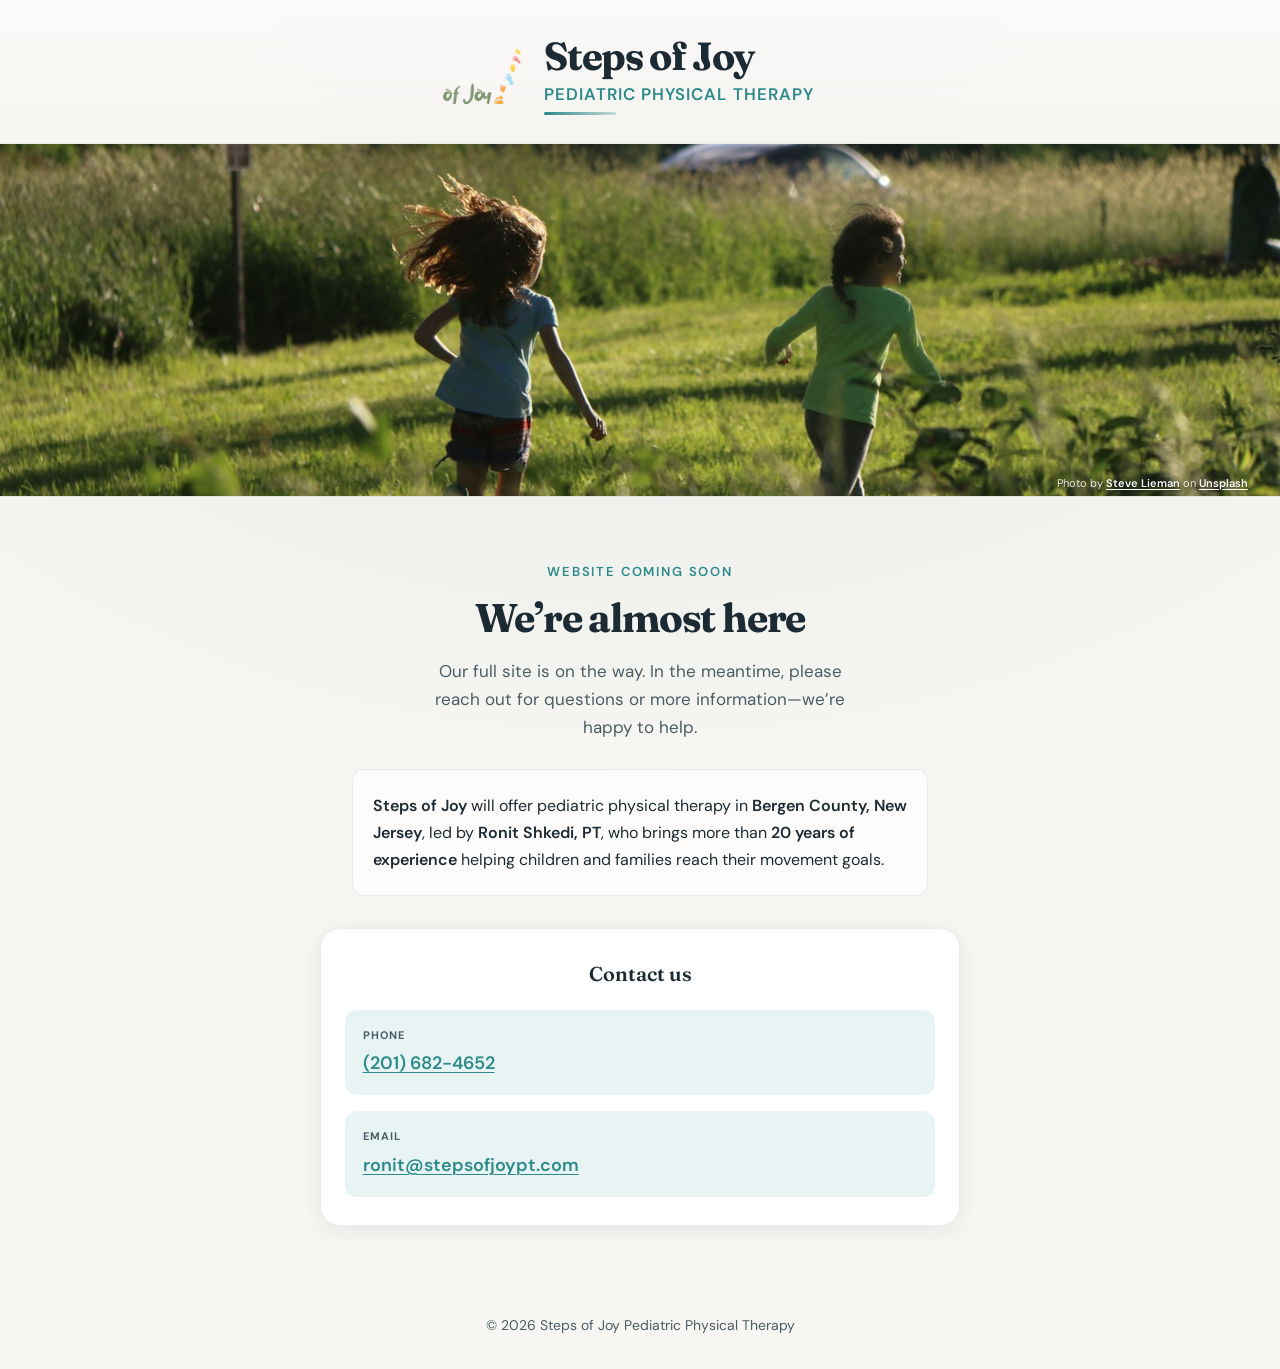
==== index.html @ 15ed1f34 "Use cropped steps mark as header logo Made-with: Cursor" ====
<!DOCTYPE html>
<html lang="en">
  <head>
    <meta charset="utf-8" />
    <meta name="viewport" content="width=device-width, initial-scale=1" />
    <meta
      name="description"
      content="Steps of Joy Pediatric Physical Therapy — pediatric physical therapy in Bergen County, NJ, led by Ronit Shkedi, PT. Website coming soon."
    />
    <title>Coming Soon — Steps of Joy Pediatric Physical Therapy</title>
    <link rel="preconnect" href="https://fonts.googleapis.com" />
    <link rel="preconnect" href="https://fonts.gstatic.com" crossorigin />
    <link
      href="https://fonts.googleapis.com/css2?family=DM+Sans:ital,opsz,wght@0,9..40,400;0,9..40,500;0,9..40,600;0,9..40,700&family=Fraunces:ital,opsz,wght@0,9..144,600;0,9..144,700&display=swap"
      rel="stylesheet"
    />
    <link rel="stylesheet" href="styles.css" />
  </head>
  <body>
    <a class="skip-link" href="#main">Skip to main content</a>

    <header class="site-header">
      <div class="site-header-top">
        <div class="container header-inner">
          <div class="logo" aria-label="Steps of Joy Pediatric Physical Therapy">
            <img
              class="logo-img"
              src="images/steps-mark.png"
              width="791"
              height="580"
              alt=""
              decoding="async"
            />
            <span class="logo-text">
              <span class="logo-name">Steps of Joy</span>
              <span class="logo-sub">Pediatric Physical Therapy</span>
            </span>
          </div>
        </div>
      </div>
      <div class="header-hero">
        <img
          class="header-hero-img"
          src="images/header-kids.jpg"
          width="1600"
          height="1067"
          alt="Two children running together through a wide grassy field"
          fetchpriority="high"
          decoding="async"
        />
        <p class="header-photo-credit">
          Photo by
          <a
            href="https://unsplash.com/@stevelieman?utm_source=stepsofjoypt&utm_medium=referral"
            target="_blank"
            rel="noopener noreferrer"
          >Steve Lieman</a>
          on
          <a
            href="https://unsplash.com/photos/two-children-running-in-a-grassy-field-kttcruaWgkw?utm_source=stepsofjoypt&utm_medium=referral"
            target="_blank"
            rel="noopener noreferrer"
          >Unsplash</a>
        </p>
      </div>
    </header>

    <main id="main" class="coming-soon">
      <div class="container coming-soon-inner">
        <p class="eyebrow">Website coming soon</p>
        <h1 class="coming-soon-title">We’re almost here</h1>
        <p class="coming-soon-lead">
          Our full site is on the way. In the meantime, please reach out for
          questions or more information—we’re happy to help.
        </p>

        <section class="about-blurb" aria-labelledby="about-heading">
          <h2 id="about-heading" class="visually-hidden">About the practice</h2>
          <p>
            <strong>Steps of Joy</strong> will offer pediatric physical therapy
            in <strong>Bergen County, New Jersey</strong>, led by
            <strong>Ronit Shkedi, PT</strong>, who brings more than
            <strong>20 years of experience</strong> helping children and
            families reach their movement goals.
          </p>
        </section>

        <section class="contact-panel" aria-labelledby="contact-heading">
          <h2 id="contact-heading" class="contact-panel-title">Contact us</h2>
          <dl class="contact-details">
            <div>
              <dt>Phone</dt>
              <dd><a href="tel:+12016824652">(201) 682-4652</a></dd>
            </div>
            <div>
              <dt>Email</dt>
              <dd>
                <a href="mailto:ronit@stepsofjoypt.com">ronit@stepsofjoypt.com</a>
              </dd>
            </div>
          </dl>
        </section>
      </div>
    </main>

    <footer class="site-footer">
      <div class="container footer-inner">
        <p class="footer-brand">
          © <span id="year"></span> Steps of Joy Pediatric Physical Therapy
        </p>
      </div>
    </footer>

    <script src="script.js" defer></script>
  </body>
</html>
---- styles.css ----
/* Steps of Joy — coming soon */
:root {
  --color-bg: #f8f6f2;
  --color-ink: #1c2b33;
  --color-ink-muted: #4a5d66;
  --color-accent: #2d8a8a;
  --color-accent-hover: #247070;
  --color-accent-soft: #e8f4f4;
  --font-sans: "DM Sans", system-ui, sans-serif;
  --font-display: "Fraunces", Georgia, serif;
  --shadow-soft: 0 4px 24px rgba(28, 43, 51, 0.08);
  --radius: 12px;
  --radius-lg: 20px;
  --space: clamp(1rem, 3vw, 2rem);
}

*,
*::before,
*::after {
  box-sizing: border-box;
}

body {
  margin: 0;
  min-height: 100vh;
  display: flex;
  flex-direction: column;
  font-family: var(--font-sans);
  font-size: 1.0625rem;
  line-height: 1.65;
  color: var(--color-ink);
  background:
    radial-gradient(ellipse 90% 70% at 50% -10%, rgba(45, 138, 138, 0.14), transparent),
    var(--color-bg);
}

a {
  color: var(--color-accent);
  text-decoration-thickness: 1px;
  text-underline-offset: 3px;
}

a:hover {
  color: var(--color-accent-hover);
}

.skip-link {
  position: absolute;
  left: -9999px;
  top: 0;
  z-index: 100;
  padding: 0.75rem 1rem;
  background: var(--color-ink);
  color: var(--color-bg);
  font-weight: 600;
}

.skip-link:focus {
  left: 1rem;
  top: 1rem;
}

.container {
  width: min(640px, 100% - 2 * var(--space));
  margin-inline: auto;
}

.visually-hidden {
  position: absolute;
  width: 1px;
  height: 1px;
  padding: 0;
  margin: -1px;
  overflow: hidden;
  clip: rect(0, 0, 0, 0);
  white-space: nowrap;
  border: 0;
}

/* Header */
.site-header {
  border-bottom: 1px solid rgba(28, 43, 51, 0.08);
  background: rgba(248, 246, 242, 0.92);
}

.site-header-top {
  padding: clamp(1.5rem, 4vw, 2.15rem) 0 clamp(1.25rem, 3vw, 1.75rem);
  border-bottom: 1px solid rgba(28, 43, 51, 0.06);
  background: linear-gradient(
    180deg,
    rgba(255, 255, 255, 0.55) 0%,
    rgba(248, 246, 242, 0) 100%
  );
}

.site-header-top .container {
  width: min(52rem, 100% - 2 * var(--space));
}

.header-inner {
  display: flex;
  align-items: center;
  justify-content: center;
}

.header-hero {
  position: relative;
  width: 100%;
  overflow: hidden;
  line-height: 0;
  background: #d4e8e8;
  height: clamp(14rem, 42vw, 22rem);
}

.header-hero-img {
  position: absolute;
  inset: 0;
  width: 100%;
  height: 100%;
  object-fit: cover;
  /* Anchor lower in the frame so the children aren’t cropped off under a short band of sky. */
  object-position: center 62%;
  display: block;
}

.header-photo-credit {
  position: absolute;
  right: max(0.5rem, var(--space));
  bottom: 0.4rem;
  margin: 0;
  font-size: 0.6875rem;
  color: rgba(255, 255, 255, 0.9);
  text-shadow: 0 1px 2px rgba(0, 0, 0, 0.45);
  line-height: 1.3;
}

.header-photo-credit a {
  color: #fff;
  font-weight: 600;
  text-decoration: underline;
  text-underline-offset: 2px;
}

.header-photo-credit a:hover {
  color: #e8f7f7;
}

.logo {
  display: flex;
  align-items: center;
  gap: clamp(0.9rem, 2.5vw, 1.35rem);
  text-align: left;
}

.logo-img {
  flex-shrink: 0;
  height: clamp(3.25rem, 9vw, 4.75rem);
  width: auto;
  max-width: min(100%, 5rem);
  object-fit: contain;
  object-position: center;
  display: block;
}

.logo-text {
  display: flex;
  flex-direction: column;
  gap: 0.35rem;
  line-height: 1.15;
  text-align: left;
  min-width: 0;
}

.logo-text::after {
  content: "";
  display: block;
  width: min(4.5rem, 100%);
  height: 3px;
  margin-top: 0.15rem;
  border-radius: 3px;
  background: linear-gradient(
    90deg,
    var(--color-accent),
    rgba(45, 138, 138, 0.25)
  );
}

.logo-name {
  font-family: var(--font-display);
  font-weight: 700;
  font-size: clamp(1.65rem, 5vw, 2.45rem);
  letter-spacing: -0.035em;
  color: var(--color-ink);
  font-optical-sizing: auto;
}

.logo-sub {
  font-family: var(--font-sans);
  font-size: clamp(0.8125rem, 2.1vw, 1.05rem);
  font-weight: 600;
  letter-spacing: 0.06em;
  text-transform: uppercase;
  color: var(--color-accent);
}

/* Main */
.coming-soon {
  flex: 1;
  display: flex;
  align-items: center;
  padding: clamp(2rem, 8vw, 4rem) 0;
}

.coming-soon-inner {
  text-align: center;
}

.eyebrow {
  font-size: 0.8125rem;
  font-weight: 600;
  letter-spacing: 0.14em;
  text-transform: uppercase;
  color: var(--color-accent);
  margin: 0 0 0.75rem;
}

.coming-soon-title {
  font-family: var(--font-display);
  font-size: clamp(2rem, 6vw, 2.5rem);
  font-weight: 700;
  line-height: 1.15;
  letter-spacing: -0.03em;
  margin: 0 0 1rem;
}

.coming-soon-lead {
  color: var(--color-ink-muted);
  margin: 0 auto 1.75rem;
  max-width: 28rem;
}

.about-blurb {
  margin: 0 auto 2rem;
  max-width: 36rem;
  padding: 1.35rem 1.25rem;
  border-radius: var(--radius);
  background: rgba(255, 255, 255, 0.65);
  border: 1px solid rgba(28, 43, 51, 0.08);
  text-align: left;
}

.about-blurb p {
  margin: 0;
  font-size: 1rem;
  line-height: 1.7;
  color: var(--color-ink);
}

.about-blurb strong {
  font-weight: 600;
  color: var(--color-ink);
}

.contact-panel {
  text-align: left;
  background: #fff;
  border-radius: var(--radius-lg);
  padding: 1.75rem 1.5rem;
  box-shadow: var(--shadow-soft);
  border: 1px solid rgba(45, 138, 138, 0.12);
}

.contact-panel-title {
  font-family: var(--font-display);
  font-size: 1.25rem;
  font-weight: 600;
  margin: 0 0 1.25rem;
  text-align: center;
}

.contact-details {
  margin: 0;
  display: grid;
  gap: 1rem;
}

.contact-details > div {
  padding: 1rem 1.1rem;
  border-radius: var(--radius);
  background: var(--color-accent-soft);
}

.contact-details dt {
  font-size: 0.6875rem;
  font-weight: 700;
  letter-spacing: 0.1em;
  text-transform: uppercase;
  color: var(--color-ink-muted);
  margin-bottom: 0.35rem;
}

.contact-details dd {
  margin: 0;
  font-size: 1.125rem;
  font-weight: 600;
}

.contact-details a {
  font-weight: 600;
}

/* Footer */
.site-footer {
  padding: 1.5rem 0 2rem;
}

.footer-inner {
  text-align: center;
}

.footer-brand {
  margin: 0;
  font-size: 0.875rem;
  color: var(--color-ink-muted);
}
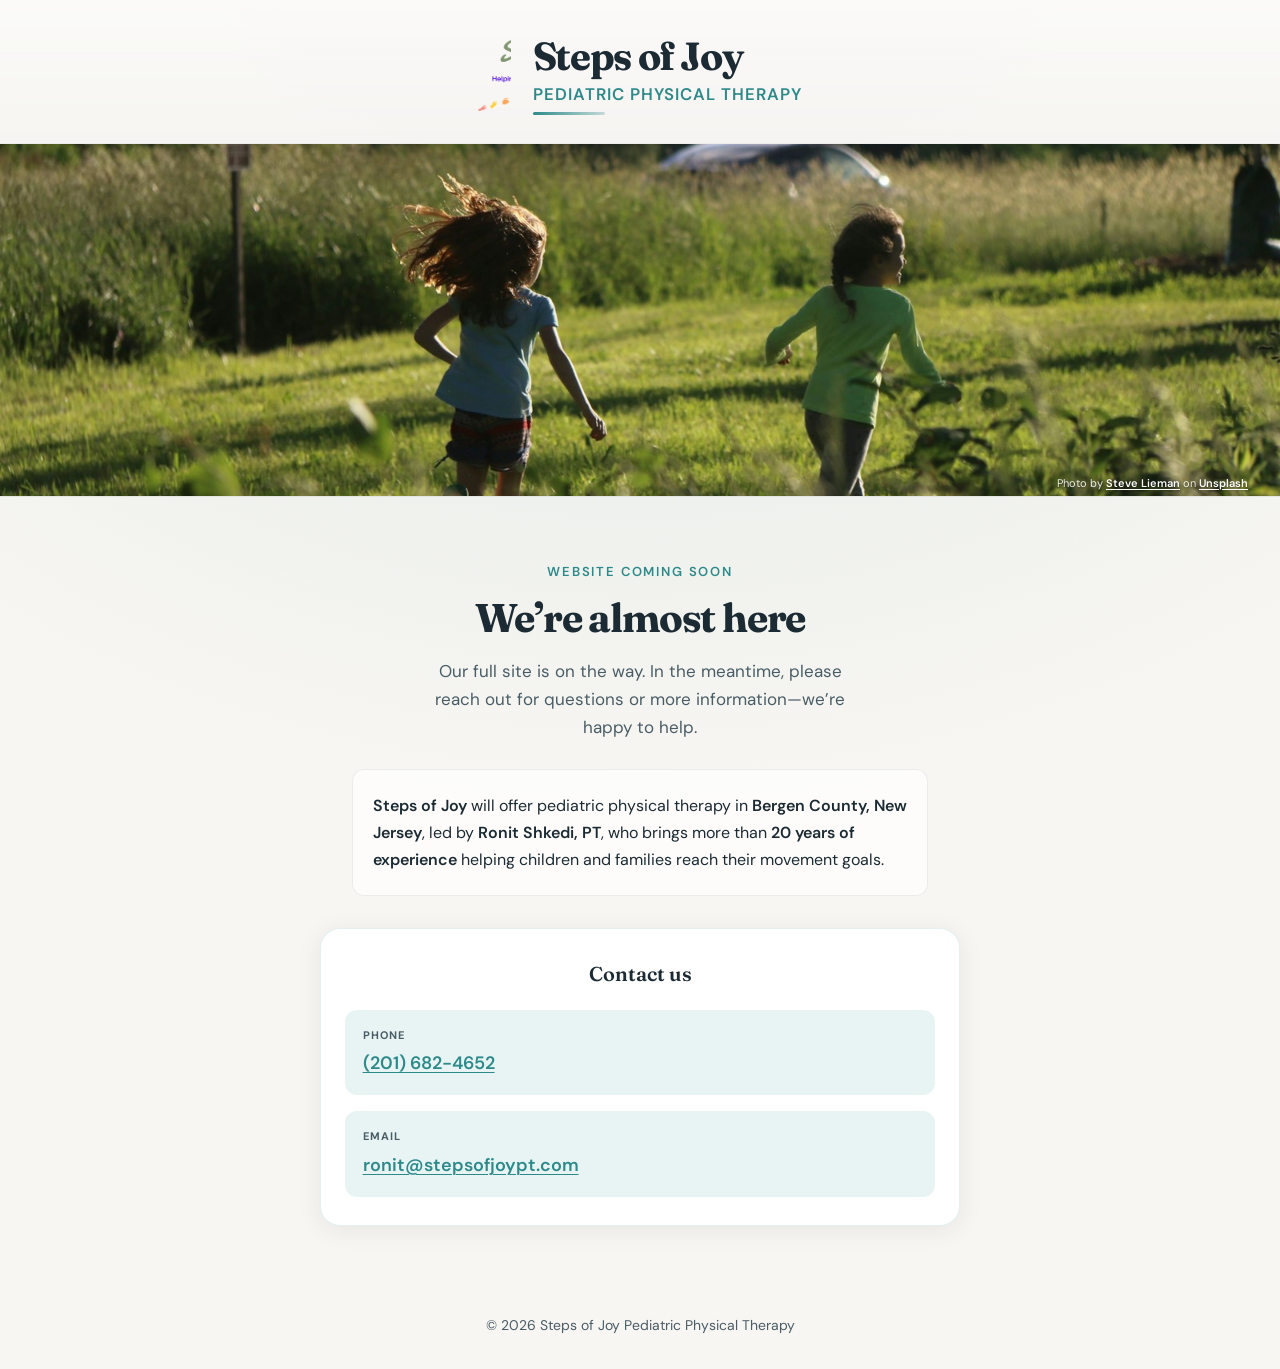
==== commit 9432629f: "Fix hero logo frame: use full artwork; regenerate steps-only header mark Made-with: Cursor" ====
--- a/index.html
+++ b/index.html
@@ -26,8 +26,8 @@
             <img
               class="logo-img"
               src="images/steps-mark.png"
-              width="791"
-              height="580"
+              width="312"
+              height="676"
               alt=""
               decoding="async"
             />
--- a/styles.css
+++ b/styles.css
@@ -154,9 +154,9 @@
 
 .logo-img {
   flex-shrink: 0;
-  height: clamp(3.25rem, 9vw, 4.75rem);
+  height: clamp(3.25rem, 9vw, 4.5rem);
   width: auto;
-  max-width: min(100%, 5rem);
+  max-width: min(100%, 2.6rem);
   object-fit: contain;
   object-position: center;
   display: block;
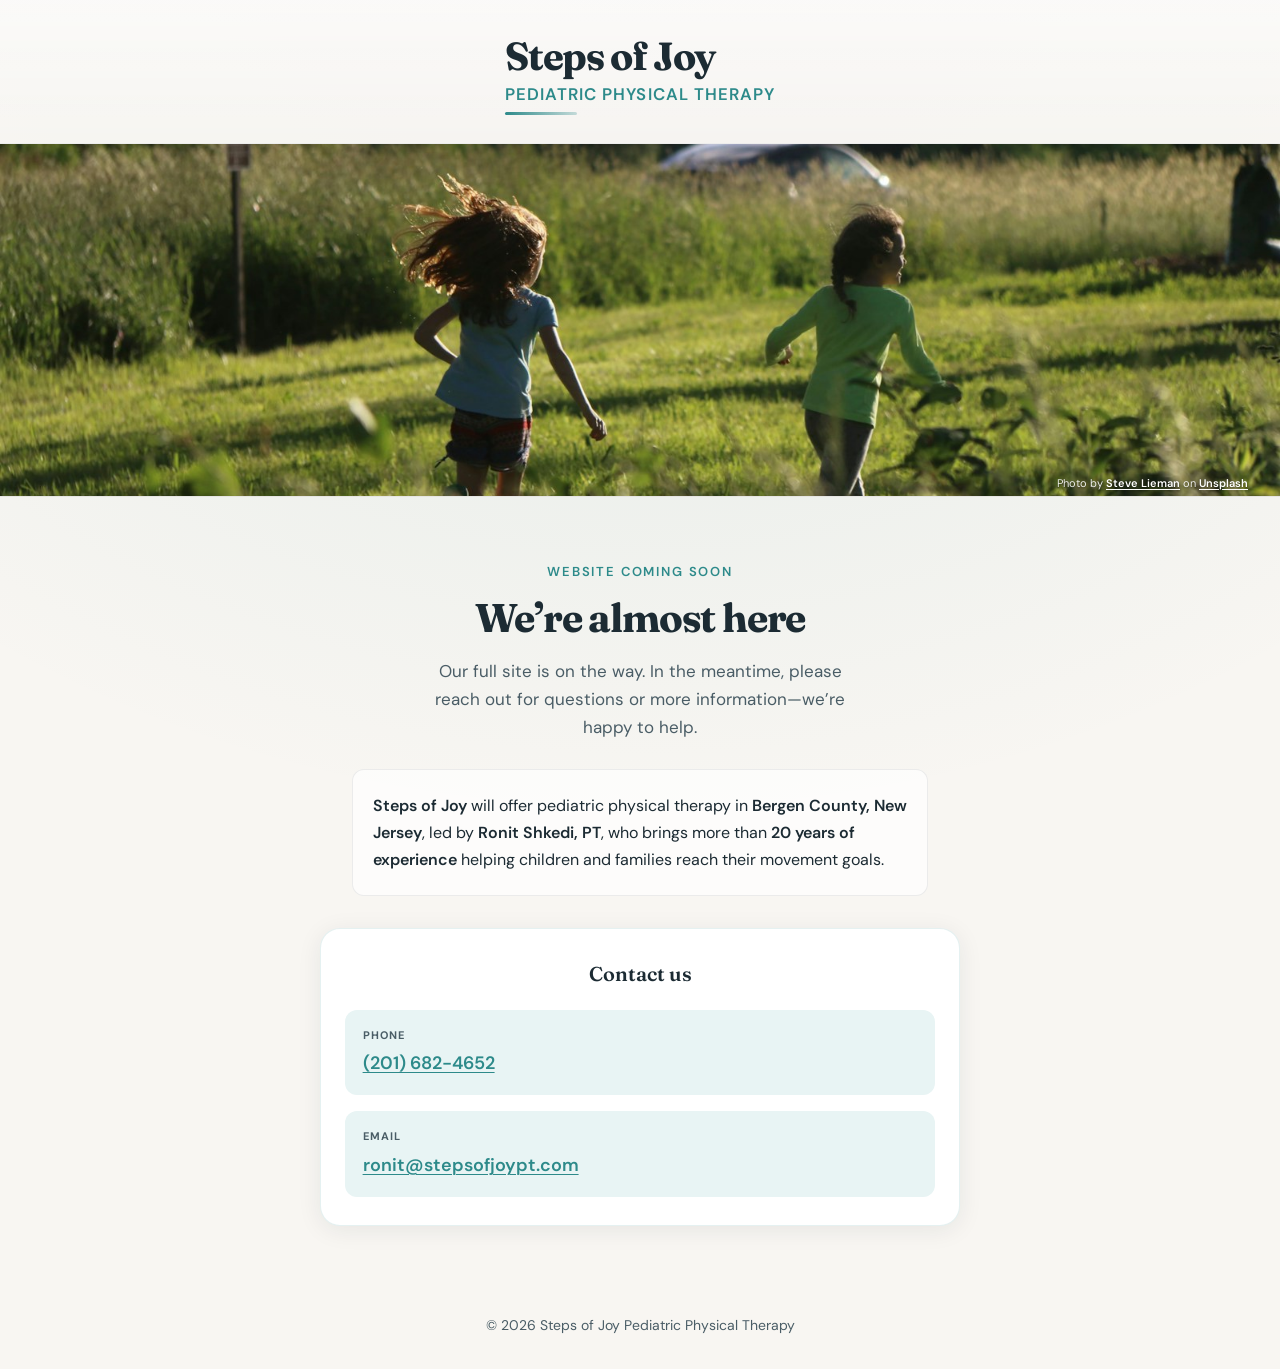
==== commit 5f3f4aac: "Remove header logo image; hero uses cropped logo again Made-with: Cursor" ====
--- a/index.html
+++ b/index.html
@@ -23,14 +23,6 @@
       <div class="site-header-top">
         <div class="container header-inner">
           <div class="logo" aria-label="Steps of Joy Pediatric Physical Therapy">
-            <img
-              class="logo-img"
-              src="images/steps-mark.png"
-              width="312"
-              height="676"
-              alt=""
-              decoding="async"
-            />
             <span class="logo-text">
               <span class="logo-name">Steps of Joy</span>
               <span class="logo-sub">Pediatric Physical Therapy</span>
--- a/styles.css
+++ b/styles.css
@@ -152,16 +152,6 @@
   text-align: left;
 }
 
-.logo-img {
-  flex-shrink: 0;
-  height: clamp(3.25rem, 9vw, 4.5rem);
-  width: auto;
-  max-width: min(100%, 2.6rem);
-  object-fit: contain;
-  object-position: center;
-  display: block;
-}
-
 .logo-text {
   display: flex;
   flex-direction: column;
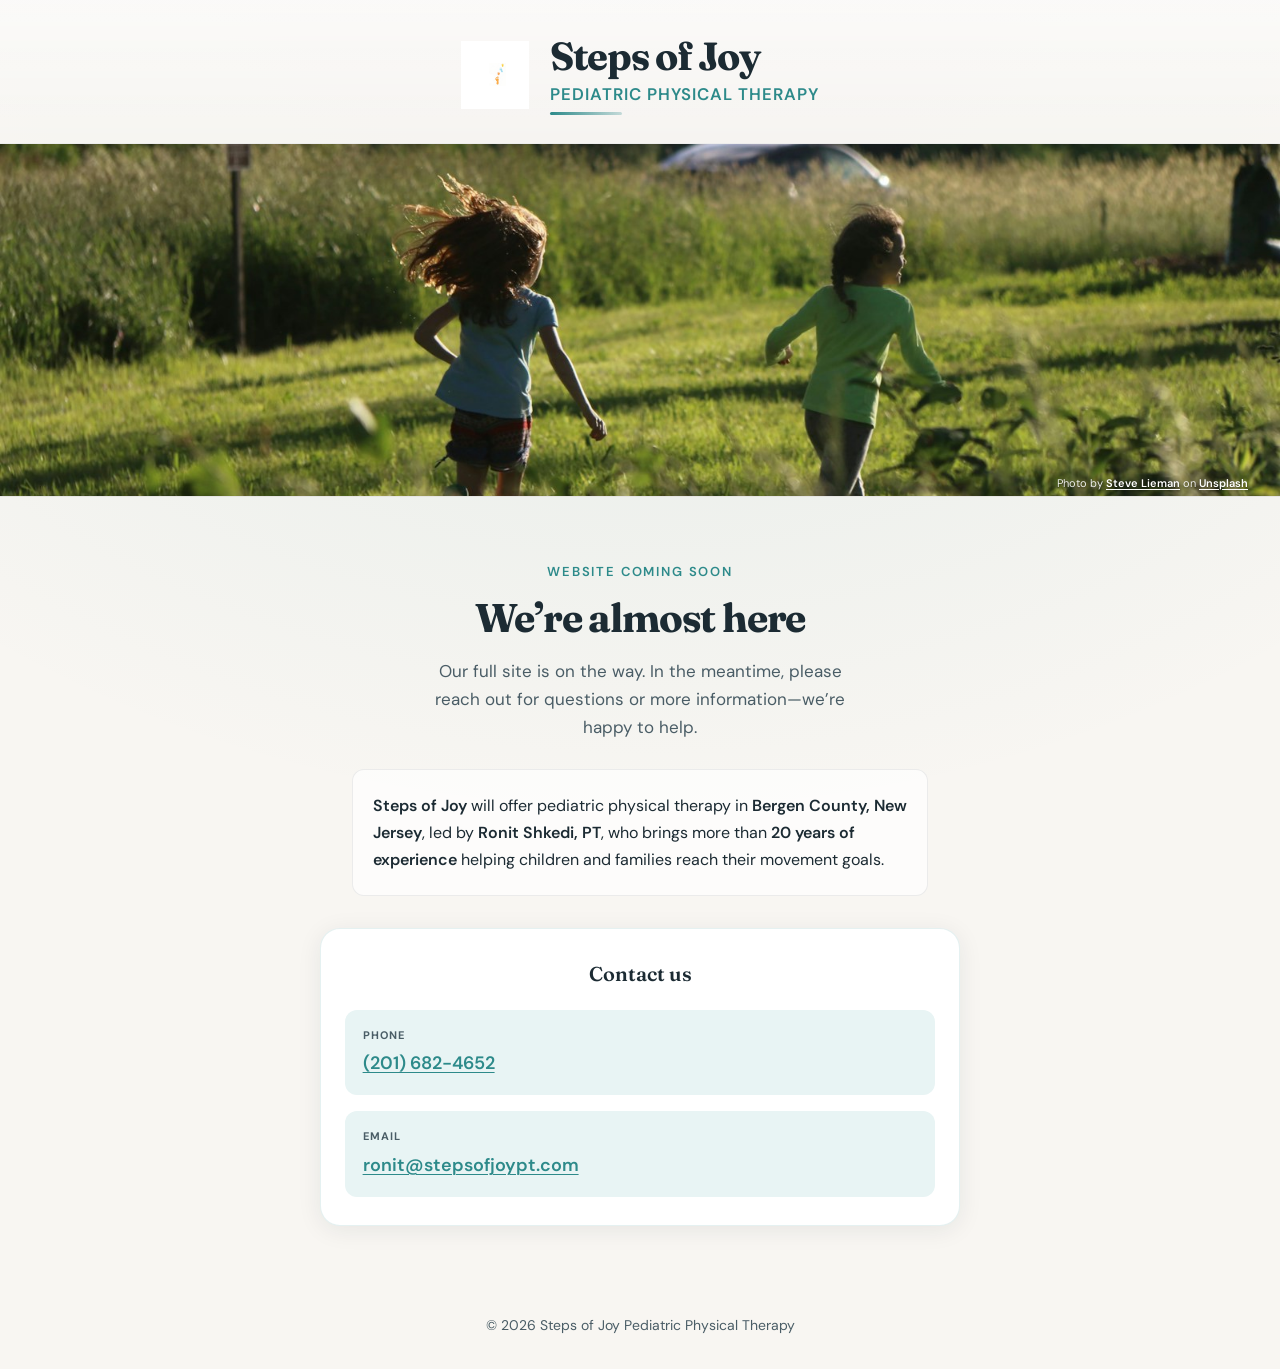
==== commit 273444d7: "Add icon.png next to header name Made-with: Cursor" ====
--- a/index.html
+++ b/index.html
@@ -23,6 +23,14 @@
       <div class="site-header-top">
         <div class="container header-inner">
           <div class="logo" aria-label="Steps of Joy Pediatric Physical Therapy">
+            <img
+              class="logo-icon"
+              src="images/icon.png"
+              width="2000"
+              height="2000"
+              alt=""
+              decoding="async"
+            />
             <span class="logo-text">
               <span class="logo-name">Steps of Joy</span>
               <span class="logo-sub">Pediatric Physical Therapy</span>
--- a/styles.css
+++ b/styles.css
@@ -152,6 +152,14 @@
   text-align: left;
 }
 
+.logo-icon {
+  flex-shrink: 0;
+  width: clamp(3rem, 9vw, 4.25rem);
+  height: clamp(3rem, 9vw, 4.25rem);
+  object-fit: contain;
+  display: block;
+}
+
 .logo-text {
   display: flex;
   flex-direction: column;
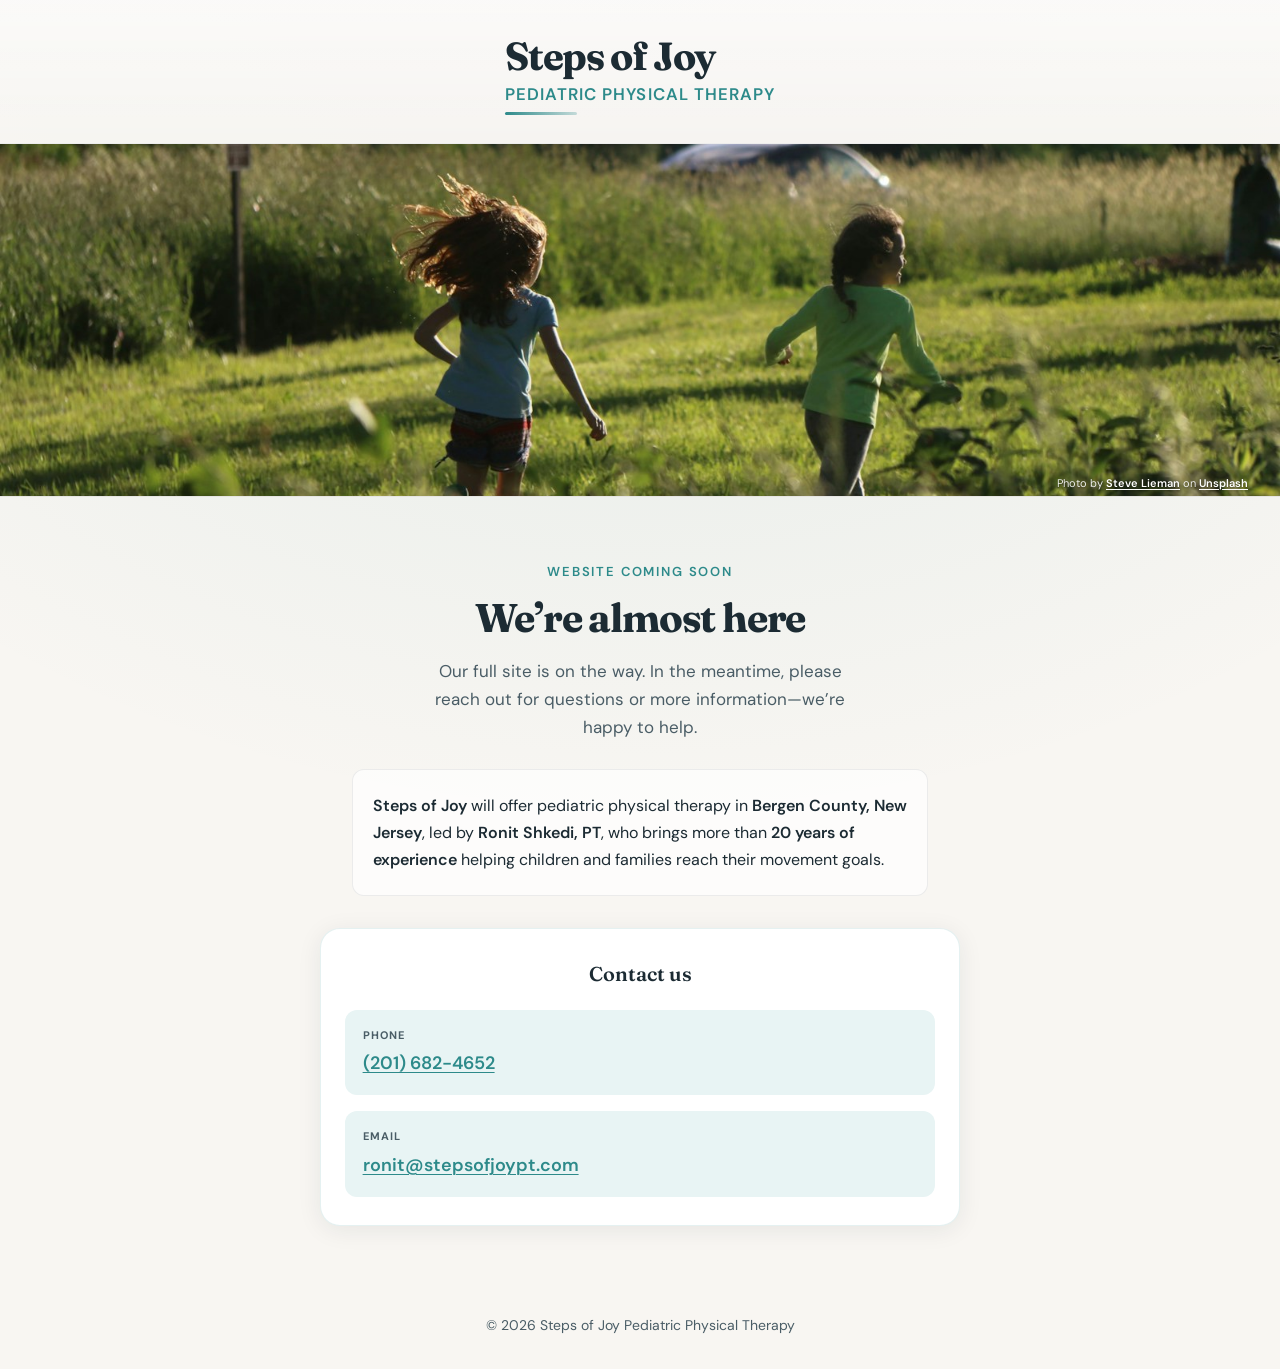
==== commit 0aafad10: "Revert "Add icon.png next to header name" This reverts commit 273444d7d595d7e90caf3aab91982ff9e4ef84" ====
--- a/index.html
+++ b/index.html
@@ -23,14 +23,6 @@
       <div class="site-header-top">
         <div class="container header-inner">
           <div class="logo" aria-label="Steps of Joy Pediatric Physical Therapy">
-            <img
-              class="logo-icon"
-              src="images/icon.png"
-              width="2000"
-              height="2000"
-              alt=""
-              decoding="async"
-            />
             <span class="logo-text">
               <span class="logo-name">Steps of Joy</span>
               <span class="logo-sub">Pediatric Physical Therapy</span>
--- a/styles.css
+++ b/styles.css
@@ -152,14 +152,6 @@
   text-align: left;
 }
 
-.logo-icon {
-  flex-shrink: 0;
-  width: clamp(3rem, 9vw, 4.25rem);
-  height: clamp(3rem, 9vw, 4.25rem);
-  object-fit: contain;
-  display: block;
-}
-
 .logo-text {
   display: flex;
   flex-direction: column;
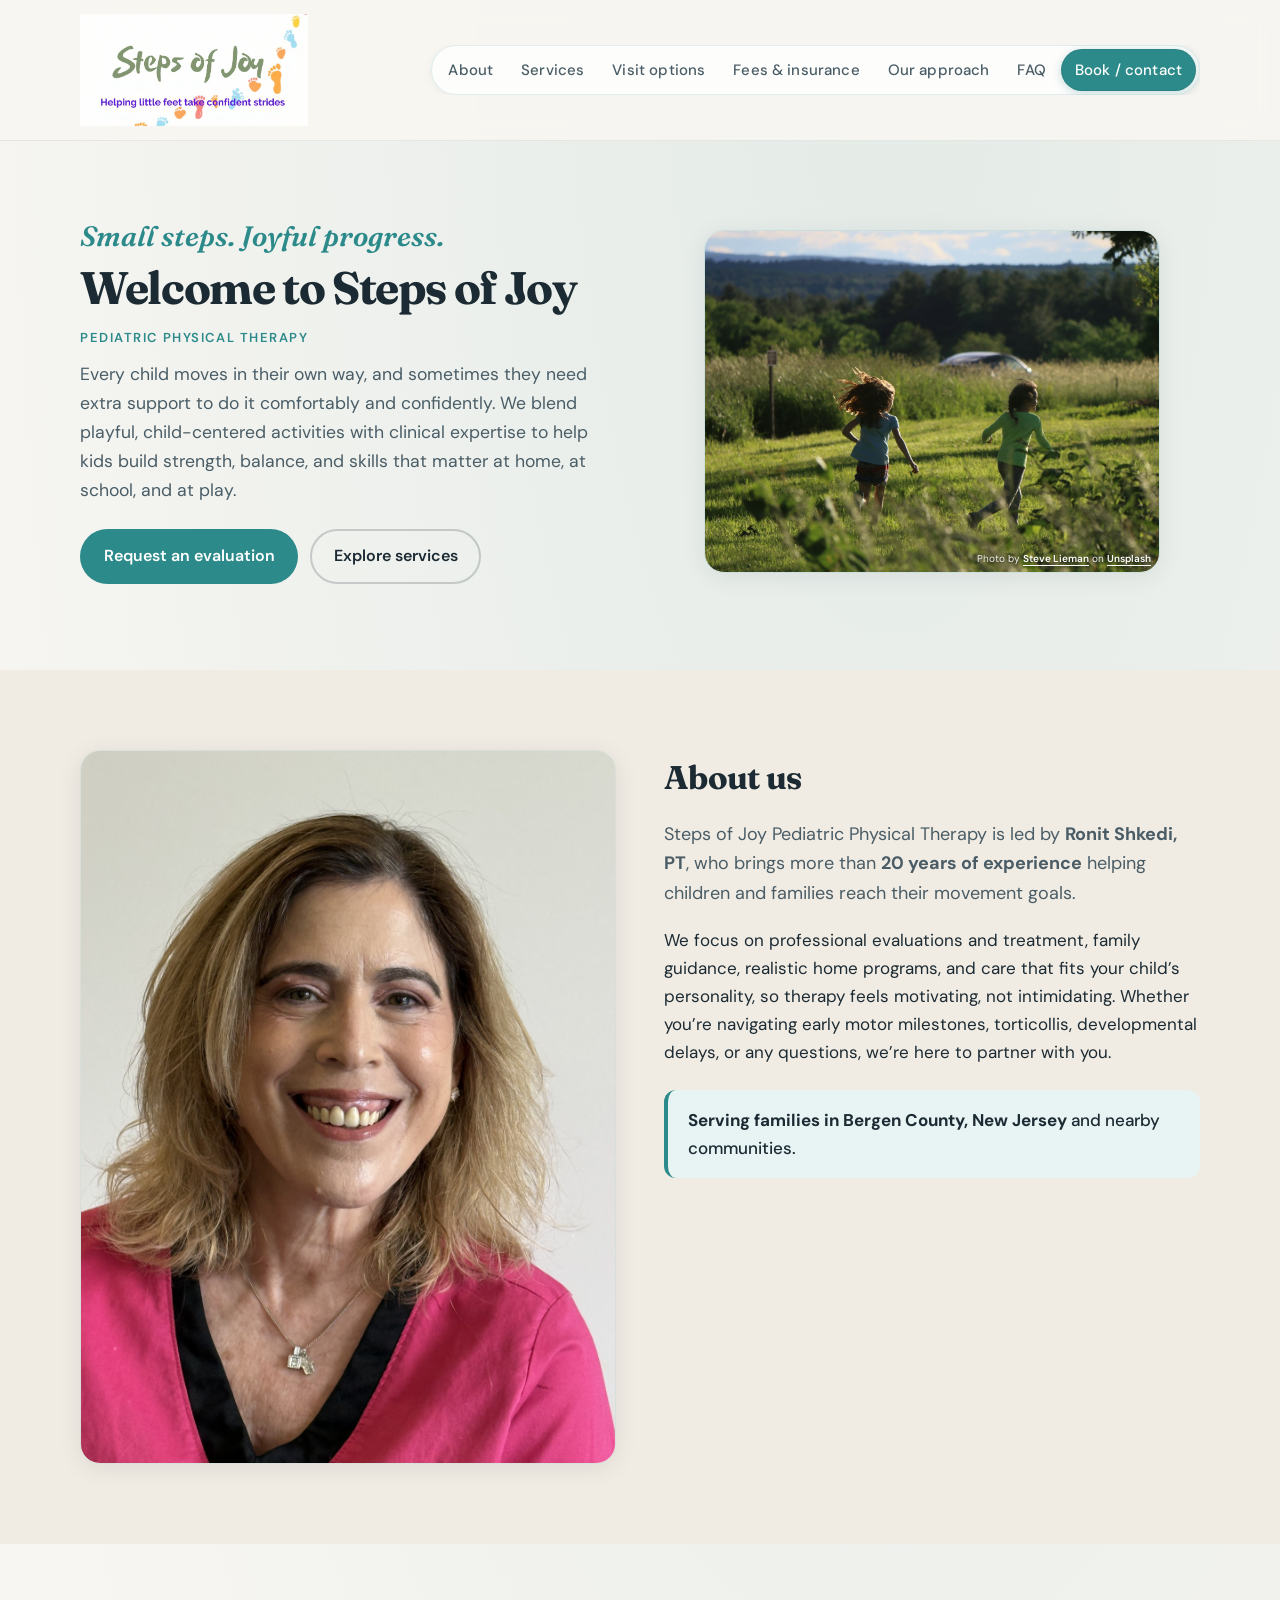
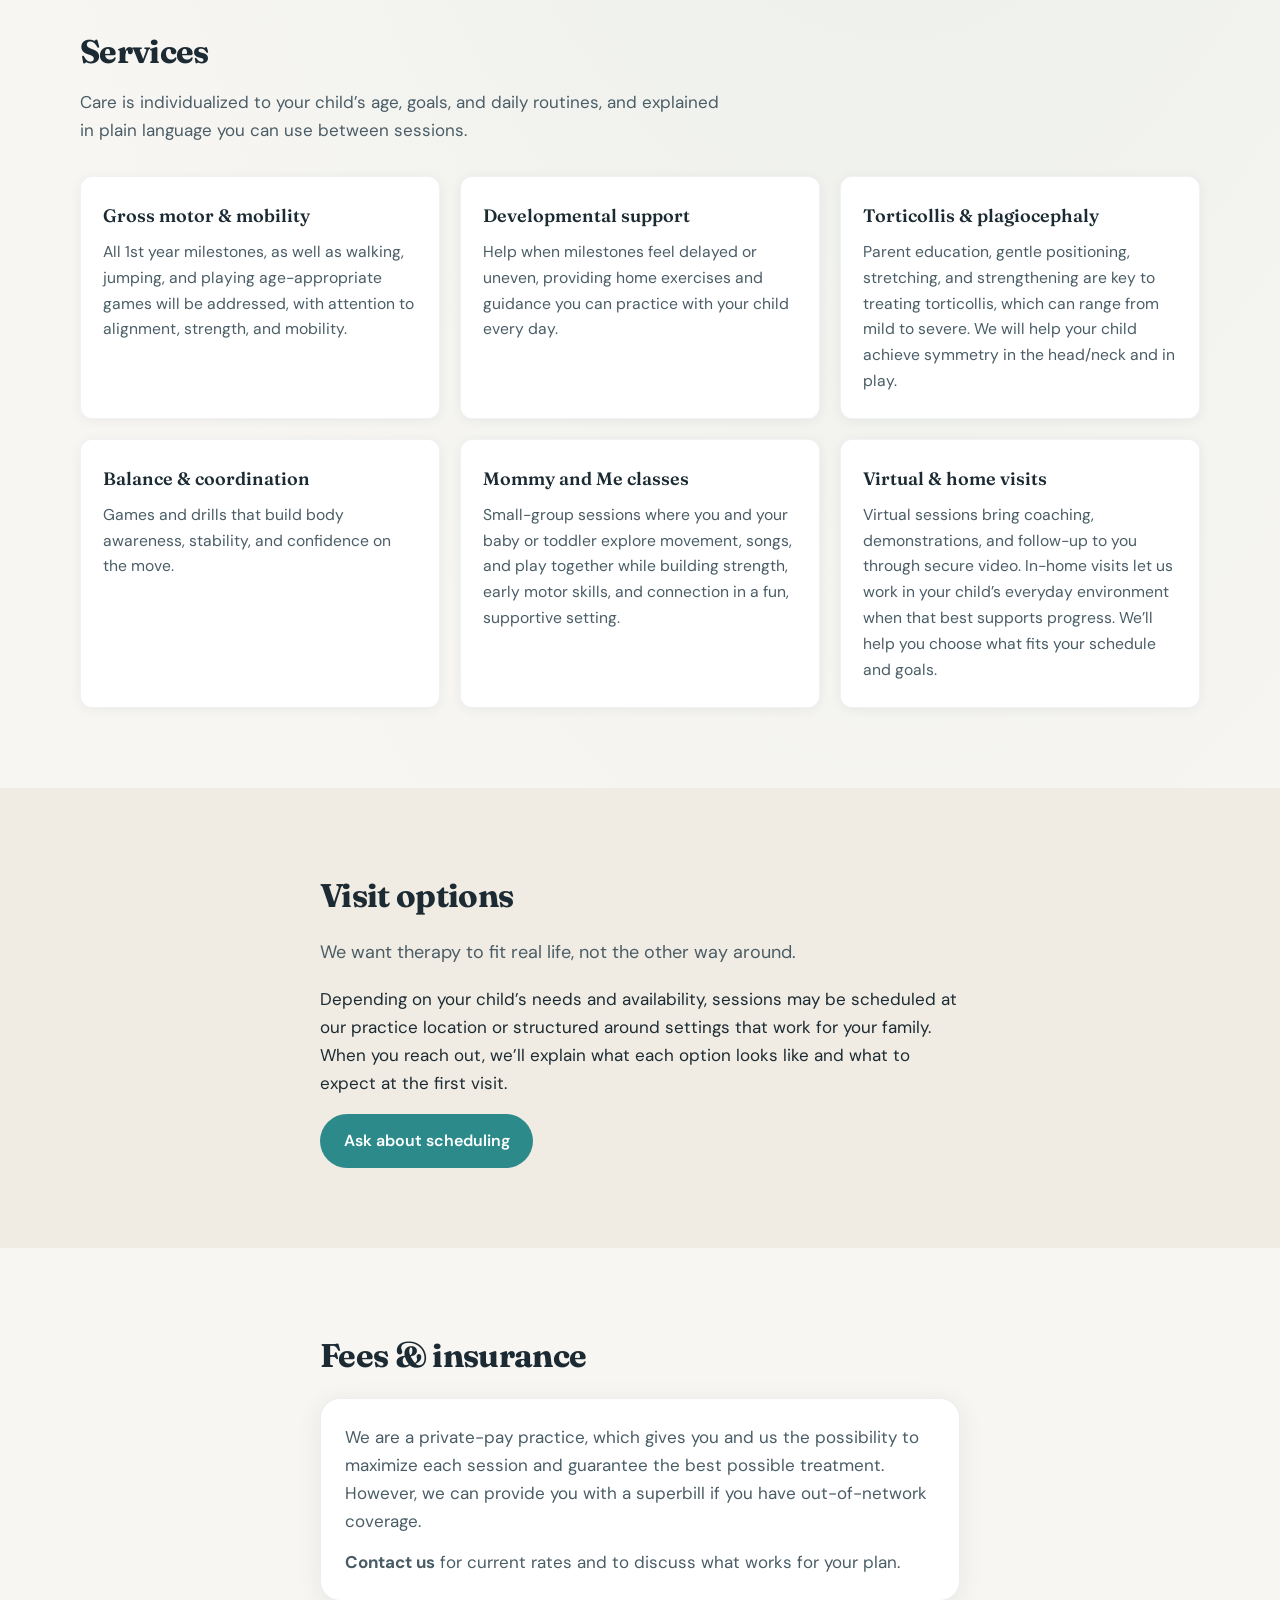
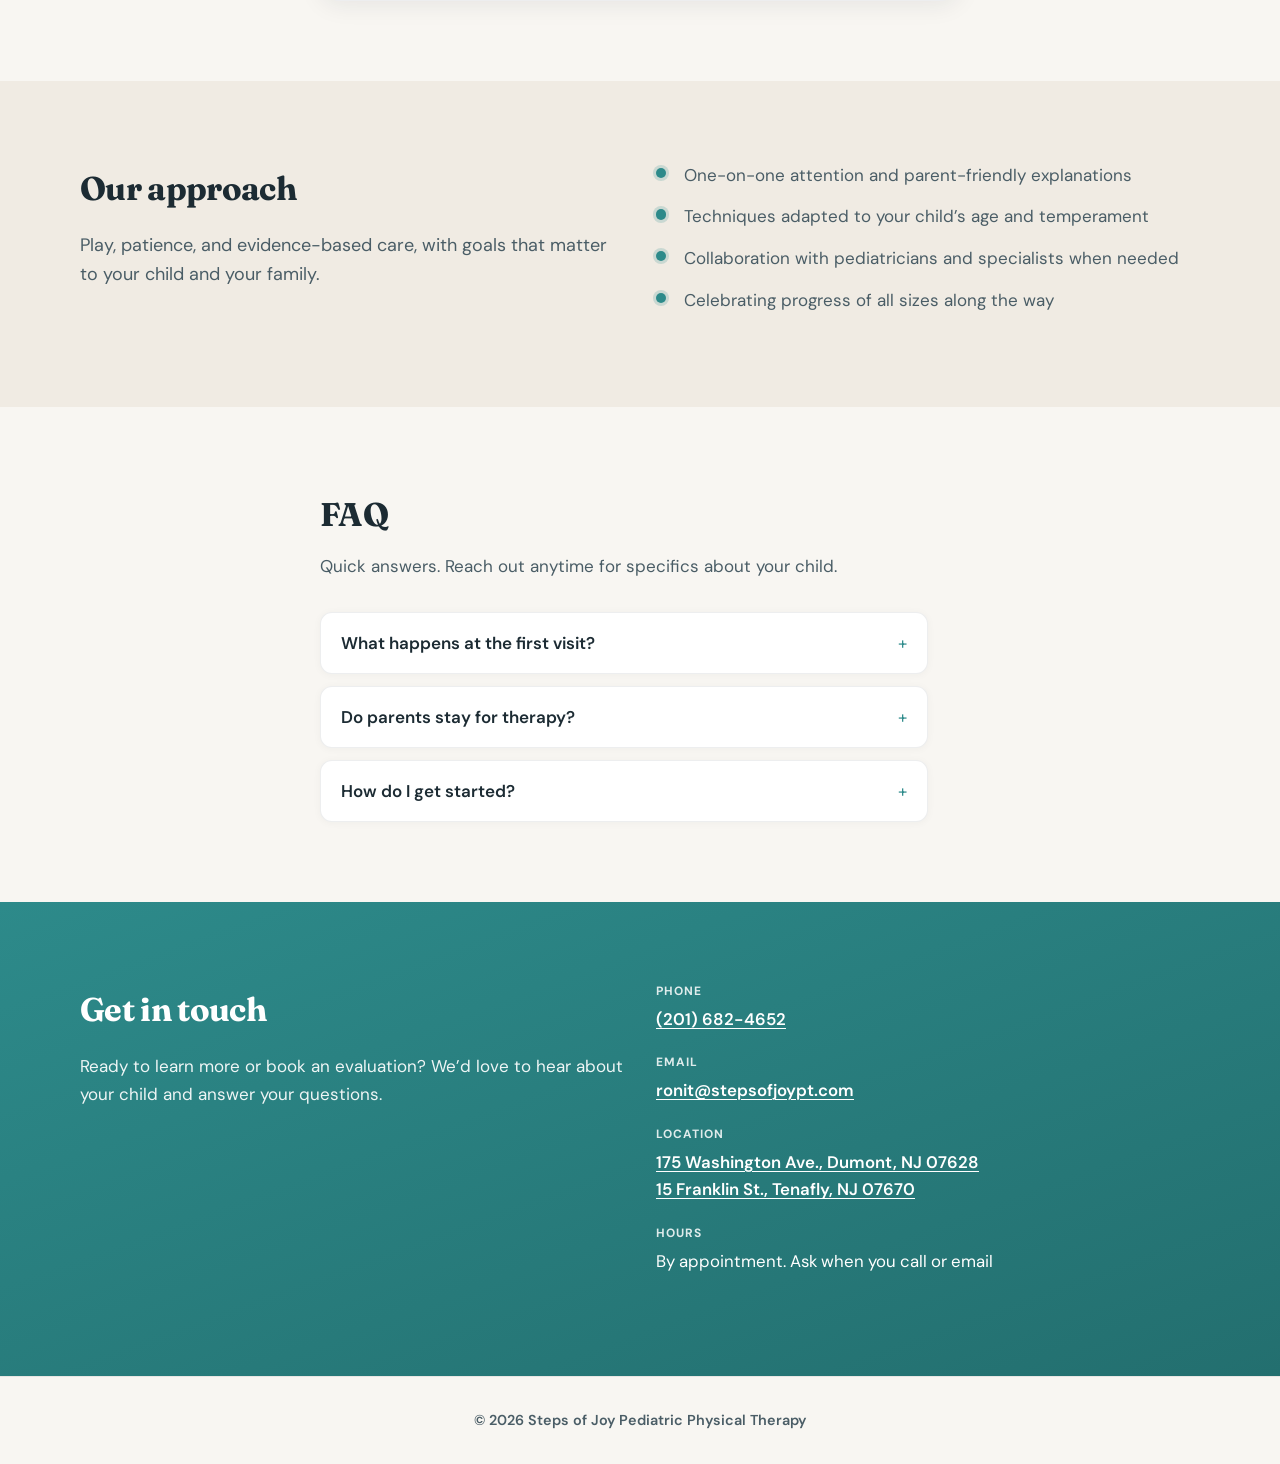
==== commit 2353f69c: "Consolidate site: index.html, styles.css, main.js; update images Made-with: Cursor" ====
--- a/index.html
+++ b/index.html
@@ -5,13 +5,13 @@
     <meta name="viewport" content="width=device-width, initial-scale=1" />
     <meta
       name="description"
-      content="Steps of Joy Pediatric Physical Therapy — pediatric physical therapy in Bergen County, NJ, led by Ronit Shkedi, PT. Website coming soon."
+      content="Steps of Joy Pediatric Physical Therapy: pediatric PT in Bergen County, NJ with Ronit Shkedi, PT. Play-based, family-centered care."
     />
-    <title>Coming Soon — Steps of Joy Pediatric Physical Therapy</title>
+    <title>Steps of Joy Pediatric Physical Therapy</title>
     <link rel="preconnect" href="https://fonts.googleapis.com" />
     <link rel="preconnect" href="https://fonts.gstatic.com" crossorigin />
     <link
-      href="https://fonts.googleapis.com/css2?family=DM+Sans:ital,opsz,wght@0,9..40,400;0,9..40,500;0,9..40,600;0,9..40,700&family=Fraunces:ital,opsz,wght@0,9..144,600;0,9..144,700&display=swap"
+      href="https://fonts.googleapis.com/css2?family=DM+Sans:ital,opsz,wght@0,9..40,400;0,9..40,500;0,9..40,600;0,9..40,700;1,9..40,400&family=Fraunces:ital,opsz,wght@0,9..144,600;0,9..144,700;1,9..144,600&display=swap"
       rel="stylesheet"
     />
     <link rel="stylesheet" href="styles.css" />
@@ -20,65 +20,287 @@
     <a class="skip-link" href="#main">Skip to main content</a>
 
     <header class="site-header">
-      <div class="site-header-top">
-        <div class="container header-inner">
-          <div class="logo" aria-label="Steps of Joy Pediatric Physical Therapy">
-            <span class="logo-text">
-              <span class="logo-name">Steps of Joy</span>
-              <span class="logo-sub">Pediatric Physical Therapy</span>
-            </span>
-          </div>
-        </div>
-      </div>
-      <div class="header-hero">
-        <img
-          class="header-hero-img"
-          src="images/header-kids.jpg"
-          width="1600"
-          height="1067"
-          alt="Two children running together through a wide grassy field"
-          fetchpriority="high"
-          decoding="async"
-        />
-        <p class="header-photo-credit">
-          Photo by
-          <a
-            href="https://unsplash.com/@stevelieman?utm_source=stepsofjoypt&utm_medium=referral"
-            target="_blank"
-            rel="noopener noreferrer"
-          >Steve Lieman</a>
-          on
-          <a
-            href="https://unsplash.com/photos/two-children-running-in-a-grassy-field-kttcruaWgkw?utm_source=stepsofjoypt&utm_medium=referral"
-            target="_blank"
-            rel="noopener noreferrer"
-          >Unsplash</a>
-        </p>
+      <div class="container header-inner">
+        <a
+          class="logo"
+          href="#top"
+          aria-label="Steps of Joy Pediatric Physical Therapy, home"
+        >
+          <img
+            class="logo-img"
+            src="images/steps-of-joy-logo-header.jpg"
+            width="1490"
+            height="731"
+            alt=""
+            decoding="async"
+          />
+        </a>
+        <button
+          type="button"
+          class="nav-toggle"
+          aria-expanded="false"
+          aria-controls="site-nav"
+          aria-label="Open menu"
+        >
+          <span class="nav-toggle-bar"></span>
+          <span class="nav-toggle-bar"></span>
+          <span class="nav-toggle-bar"></span>
+        </button>
+        <nav id="site-nav" class="site-nav" aria-label="Primary">
+          <ul class="nav-links">
+            <li><a href="#about">About</a></li>
+            <li><a href="#services">Services</a></li>
+            <li><a href="#visit">Visit options</a></li>
+            <li><a href="#fees">Fees &amp; insurance</a></li>
+            <li><a href="#approach">Our approach</a></li>
+            <li><a href="#faq">FAQ</a></li>
+            <li><a href="#contact" class="nav-cta">Book / contact</a></li>
+          </ul>
+        </nav>
       </div>
     </header>
 
-    <main id="main" class="coming-soon">
-      <div class="container coming-soon-inner">
-        <p class="eyebrow">Website coming soon</p>
-        <h1 class="coming-soon-title">We’re almost here</h1>
-        <p class="coming-soon-lead">
-          Our full site is on the way. In the meantime, please reach out for
-          questions or more information—we’re happy to help.
-        </p>
-
-        <section class="about-blurb" aria-labelledby="about-heading">
-          <h2 id="about-heading" class="visually-hidden">About the practice</h2>
+    <main id="main">
+      <section id="top" class="hero">
+        <div class="container hero-grid">
+          <div class="hero-copy">
+            <p class="hero-kicker">Small steps. Joyful progress.</p>
+            <h1 class="hero-title">Welcome to Steps of Joy</h1>
+            <p class="eyebrow">Pediatric physical therapy</p>
+            <p class="hero-lead">
+              Every child moves in their own way, and sometimes they need extra
+              support to do it comfortably and confidently. We blend
+              playful, child-centered activities with clinical expertise to help
+              kids build strength, balance, and skills that matter at home, at
+              school, and at play.
+            </p>
+            <div class="hero-actions">
+              <a class="btn btn-primary" href="#contact">Request an evaluation</a>
+              <a class="btn btn-ghost" href="#services">Explore services</a>
+            </div>
+          </div>
+          <figure class="hero-media">
+            <img
+              class="hero-media-img"
+              src="images/header-kids.jpg"
+              width="1600"
+              height="1067"
+              alt="Two children running together through a wide grassy field"
+              decoding="async"
+              fetchpriority="high"
+            />
+            <figcaption class="photo-credit">
+              Photo by
+              <a
+                href="https://unsplash.com/@stevelieman?utm_source=stepsofjoypt&utm_medium=referral"
+                target="_blank"
+                rel="noopener noreferrer"
+                >Steve Lieman</a
+              >
+              on
+              <a
+                href="https://unsplash.com/photos/two-children-running-in-a-grassy-field-kttcruaWgkw?utm_source=stepsofjoypt&utm_medium=referral"
+                target="_blank"
+                rel="noopener noreferrer"
+                >Unsplash</a
+              >
+            </figcaption>
+          </figure>
+        </div>
+      </section>
+
+      <section id="about" class="section section-alt">
+        <div class="container about-grid">
+          <figure class="about-media">
+            <img
+              class="about-media-img"
+              src="images/headshot-about.jpg"
+              width="1200"
+              height="1600"
+              alt="Ronit Shkedi, PT, Steps of Joy Pediatric Physical Therapy"
+              decoding="async"
+            />
+          </figure>
+          <div class="about-copy">
+            <h2 class="section-title">About us</h2>
+            <p class="section-lead">
+              Steps of Joy Pediatric Physical Therapy is led by
+              <strong>Ronit Shkedi, PT</strong>, who brings more than
+              <strong>20 years of experience</strong> helping children and
+              families reach their movement goals.
+            </p>
+            <p>
+              We focus on professional evaluations and treatment, family guidance,
+              realistic home programs, and care
+              that fits your child’s personality, so therapy feels motivating, not
+              intimidating. Whether you’re navigating early motor milestones,
+              torticollis, developmental delays, or any questions, we’re
+              here to partner with you.
+            </p>
+            <p class="area-callout">
+              <strong>Serving families in Bergen County, New Jersey</strong> and
+              nearby communities.
+            </p>
+          </div>
+        </div>
+      </section>
+
+      <section id="services" class="section">
+        <div class="container">
+          <h2 class="section-title">Services</h2>
+          <p class="section-intro">
+            Care is individualized to your child’s age, goals, and daily
+            routines, and explained in plain language you can use between
+            sessions.
+          </p>
+          <ul class="card-grid">
+            <li class="card">
+              <h3 class="card-title">Gross motor &amp; mobility</h3>
+              <p>
+                All 1st year milestones, as well as walking, jumping, and playing
+                age-appropriate games will be addressed, with attention to
+                alignment, strength, and mobility.
+              </p>
+            </li>
+            <li class="card">
+              <h3 class="card-title">Developmental support</h3>
+              <p>
+                Help when milestones feel delayed or uneven, providing home
+                exercises and guidance you can practice with your child every day.
+              </p>
+            </li>
+            <li class="card">
+              <h3 class="card-title">Torticollis &amp; plagiocephaly</h3>
+              <p>
+                Parent education, gentle positioning, stretching, and strengthening
+                are key to treating torticollis, which can range from mild to severe.
+                We will help your child achieve symmetry in the head/neck and in play.
+              </p>
+            </li>
+            <li class="card">
+              <h3 class="card-title">Balance &amp; coordination</h3>
+              <p>
+                Games and drills that build body awareness, stability, and
+                confidence on the move.
+              </p>
+            </li>
+            <li class="card">
+              <h3 class="card-title">Mommy and Me classes</h3>
+              <p>
+                Small-group sessions where you and your baby or toddler explore
+                movement, songs, and play together while building strength, early motor
+                skills, and connection in a fun, supportive setting.
+              </p>
+            </li>
+            <li class="card">
+              <h3 class="card-title">Virtual &amp; home visits</h3>
+              <p>
+                Virtual sessions bring coaching, demonstrations, and follow-up to you
+                through secure video. In-home visits let us work in your child’s
+                everyday environment when that best supports progress. We’ll help you
+                choose what fits your schedule and goals.
+              </p>
+            </li>
+          </ul>
+        </div>
+      </section>
+
+      <section id="visit" class="section section-alt">
+        <div class="container narrow">
+          <h2 class="section-title">Visit options</h2>
+          <p class="section-lead">
+            We want therapy to fit real life, not the other way around.
+          </p>
           <p>
-            <strong>Steps of Joy</strong> will offer pediatric physical therapy
-            in <strong>Bergen County, New Jersey</strong>, led by
-            <strong>Ronit Shkedi, PT</strong>, who brings more than
-            <strong>20 years of experience</strong> helping children and
-            families reach their movement goals.
-          </p>
-        </section>
-
-        <section class="contact-panel" aria-labelledby="contact-heading">
-          <h2 id="contact-heading" class="contact-panel-title">Contact us</h2>
+            Depending on your child’s needs and availability, sessions may be
+            scheduled at our practice location or structured around settings
+            that work for your family. When you reach out, we’ll explain what
+            each option looks like and what to expect at the first visit.
+          </p>
+          <p>
+            <a class="btn btn-primary" href="#contact">Ask about scheduling</a>
+          </p>
+        </div>
+      </section>
+
+      <section id="fees" class="section">
+        <div class="container narrow">
+          <h2 class="section-title">Fees &amp; insurance</h2>
+          <div class="fees-strip">
+            <p>
+              We are a private-pay practice, which gives you and us the possibility
+              to maximize each session and guarantee the best possible treatment.
+              However, we can provide you with a superbill if you have out-of-network
+              coverage.
+            </p>
+            <p>
+              <strong>Contact us</strong> for current rates and to discuss what works
+              for your plan.
+            </p>
+          </div>
+        </div>
+      </section>
+
+      <section id="approach" class="section section-alt">
+        <div class="container split">
+          <div>
+            <h2 class="section-title">Our approach</h2>
+            <p class="section-lead">
+              Play, patience, and evidence-based care, with goals that matter to
+              your child and your family.
+            </p>
+          </div>
+          <ul class="checklist">
+            <li>One-on-one attention and parent-friendly explanations</li>
+            <li>Techniques adapted to your child’s age and temperament</li>
+            <li>Collaboration with pediatricians and specialists when needed</li>
+            <li>Celebrating progress of all sizes along the way</li>
+          </ul>
+        </div>
+      </section>
+
+      <section id="faq" class="section">
+        <div class="container narrow">
+          <h2 class="section-title">FAQ</h2>
+          <p class="section-intro">
+            Quick answers. Reach out anytime for specifics about your child.
+          </p>
+          <div class="faq-list">
+            <details class="faq-item">
+              <summary>What happens at the first visit?</summary>
+              <p class="faq-body">
+                We review your concerns and your child’s history, observe
+                movement and play, and outline a practical plan. You’ll leave
+                with a clearer picture of goals and next steps.
+              </p>
+            </details>
+            <details class="faq-item">
+              <summary>Do parents stay for therapy?</summary>
+              <p class="faq-body">
+                Yes. Caregiver involvement is welcome, and we’ll show you how to
+                support skills at home in ways that fit your routine.
+              </p>
+            </details>
+            <details class="faq-item">
+              <summary>How do I get started?</summary>
+              <p class="faq-body">
+                Call or email and we’ll discuss scheduling, paperwork, and any
+                concerns you may have.
+              </p>
+            </details>
+          </div>
+        </div>
+      </section>
+
+      <section id="contact" class="section section-cta">
+        <div class="container contact-box">
+          <div class="contact-copy">
+            <h2 class="section-title">Get in touch</h2>
+            <p>
+              Ready to learn more or book an evaluation? We’d love to hear
+              about your child and answer your questions.
+            </p>
+          </div>
           <dl class="contact-details">
             <div>
               <dt>Phone</dt>
@@ -90,9 +312,28 @@
                 <a href="mailto:ronit@stepsofjoypt.com">ronit@stepsofjoypt.com</a>
               </dd>
             </div>
+            <div>
+              <dt>Location</dt>
+              <dd>
+                <a
+                  href="https://www.google.com/maps/search/?api=1&amp;query=175%20Washington%20Ave%2C%20Dumont%2C%20NJ%2007628"
+                  target="_blank"
+                  rel="noopener noreferrer"
+                  >175 Washington Ave., Dumont, NJ 07628</a><br />
+                <a
+                  href="https://www.google.com/maps/search/?api=1&amp;query=15%20Franklin%20St%2C%20Tenafly%2C%20NJ%2007670"
+                  target="_blank"
+                  rel="noopener noreferrer"
+                  >15 Franklin St., Tenafly, NJ 07670</a>
+              </dd>
+            </div>
+            <div>
+              <dt>Hours</dt>
+              <dd>By appointment. Ask when you call or email</dd>
+            </div>
           </dl>
-        </section>
-      </div>
+        </div>
+      </section>
     </main>
 
     <footer class="site-footer">
@@ -103,6 +344,6 @@
       </div>
     </footer>
 
-    <script src="script.js" defer></script>
+    <script src="main.js" defer></script>
   </body>
 </html>
--- a/styles.css
+++ b/styles.css
@@ -1,6 +1,8 @@
-/* Steps of Joy — coming soon */
+/* Steps of Joy: full marketing site */
 :root {
   --color-bg: #f8f6f2;
+  --color-bg-alt: #f0ebe3;
+  --color-surface: #ffffff;
   --color-ink: #1c2b33;
   --color-ink-muted: #4a5d66;
   --color-accent: #2d8a8a;
@@ -11,7 +13,10 @@
   --shadow-soft: 0 4px 24px rgba(28, 43, 51, 0.08);
   --radius: 12px;
   --radius-lg: 20px;
+  --header-h: 140px;
   --space: clamp(1rem, 3vw, 2rem);
+  --max-readable: 40rem;
+  --max-width: 70rem;
 }
 
 *,
@@ -20,18 +25,36 @@
   box-sizing: border-box;
 }
 
+html {
+  scroll-behavior: smooth;
+}
+
+/* In-page links (#services, etc.): keep section titles below the sticky header */
+section[id] {
+  scroll-margin-top: calc(var(--header-h) + 0.75rem);
+}
+
+@media (prefers-reduced-motion: reduce) {
+  html {
+    scroll-behavior: auto;
+  }
+}
+
 body {
   margin: 0;
-  min-height: 100vh;
-  display: flex;
-  flex-direction: column;
   font-family: var(--font-sans);
   font-size: 1.0625rem;
   line-height: 1.65;
   color: var(--color-ink);
   background:
-    radial-gradient(ellipse 90% 70% at 50% -10%, rgba(45, 138, 138, 0.14), transparent),
+    radial-gradient(ellipse 80% 60% at 70% 0%, rgba(45, 138, 138, 0.1), transparent),
     var(--color-bg);
+}
+
+img {
+  max-width: 100%;
+  height: auto;
+  display: block;
 }
 
 a {
@@ -61,247 +84,736 @@
 }
 
 .container {
-  width: min(640px, 100% - 2 * var(--space));
+  width: min(var(--max-width), 100% - 2 * var(--space));
   margin-inline: auto;
 }
 
-.visually-hidden {
-  position: absolute;
-  width: 1px;
-  height: 1px;
-  padding: 0;
-  margin: -1px;
-  overflow: hidden;
-  clip: rect(0, 0, 0, 0);
-  white-space: nowrap;
-  border: 0;
+.container.narrow {
+  max-width: var(--max-readable);
 }
 
 /* Header */
 .site-header {
+  position: sticky;
+  top: 0;
+  z-index: 50;
+  background: rgba(248, 246, 242, 0.94);
+  backdrop-filter: blur(12px);
   border-bottom: 1px solid rgba(28, 43, 51, 0.08);
-  background: rgba(248, 246, 242, 0.92);
-}
-
-.site-header-top {
-  padding: clamp(1.5rem, 4vw, 2.15rem) 0 clamp(1.25rem, 3vw, 1.75rem);
-  border-bottom: 1px solid rgba(28, 43, 51, 0.06);
-  background: linear-gradient(
-    180deg,
-    rgba(255, 255, 255, 0.55) 0%,
-    rgba(248, 246, 242, 0) 100%
-  );
-}
-
-.site-header-top .container {
-  width: min(52rem, 100% - 2 * var(--space));
-}
-
-.header-inner {
+}
+
+.site-header .header-inner {
   display: flex;
   align-items: center;
-  justify-content: center;
-}
-
-.header-hero {
-  position: relative;
-  width: 100%;
-  overflow: hidden;
-  line-height: 0;
-  background: #d4e8e8;
-  height: clamp(14rem, 42vw, 22rem);
-}
-
-.header-hero-img {
-  position: absolute;
-  inset: 0;
-  width: 100%;
-  height: 100%;
-  object-fit: cover;
-  /* Anchor lower in the frame so the children aren’t cropped off under a short band of sky. */
-  object-position: center 62%;
-  display: block;
-}
-
-.header-photo-credit {
-  position: absolute;
-  right: max(0.5rem, var(--space));
-  bottom: 0.4rem;
-  margin: 0;
-  font-size: 0.6875rem;
-  color: rgba(255, 255, 255, 0.9);
-  text-shadow: 0 1px 2px rgba(0, 0, 0, 0.45);
-  line-height: 1.3;
-}
-
-.header-photo-credit a {
-  color: #fff;
-  font-weight: 600;
-  text-decoration: underline;
-  text-underline-offset: 2px;
-}
-
-.header-photo-credit a:hover {
-  color: #e8f7f7;
-}
-
-.logo {
+  justify-content: space-between;
+  flex-wrap: wrap;
+  row-gap: 0.85rem;
+  min-height: var(--header-h);
+  gap: 1rem 1.5rem;
+  padding-block: 0.65rem;
+}
+
+.site-header .logo {
   display: flex;
   align-items: center;
-  gap: clamp(0.9rem, 2.5vw, 1.35rem);
-  text-align: left;
-}
-
-.logo-text {
-  display: flex;
+  flex-shrink: 0;
+  text-decoration: none;
+  color: inherit;
+  line-height: 0;
+}
+
+/* Header asset trims top/bottom of the full logo; display size matches pre-shrink bar */
+.site-header .logo-img {
+  display: block;
+  width: auto;
+  height: clamp(6rem, 18vw, 11rem);
+  max-width: min(52rem, 85vw);
+  object-fit: contain;
+}
+
+.nav-toggle {
+  display: none;
   flex-direction: column;
-  gap: 0.35rem;
-  line-height: 1.15;
-  text-align: left;
-  min-width: 0;
-}
-
-.logo-text::after {
-  content: "";
+  justify-content: center;
+  gap: 5px;
+  width: 44px;
+  height: 44px;
+  padding: 0;
+  border: 1px solid rgba(45, 138, 138, 0.28);
+  border-radius: var(--radius);
+  background: rgba(255, 255, 255, 0.85);
+  box-shadow: 0 1px 4px rgba(28, 43, 51, 0.06);
+  cursor: pointer;
+  flex-shrink: 0;
+}
+
+.nav-toggle:hover {
+  border-color: rgba(45, 138, 138, 0.45);
+  background: var(--color-accent-soft);
+}
+
+.nav-toggle-bar {
   display: block;
-  width: min(4.5rem, 100%);
-  height: 3px;
-  margin-top: 0.15rem;
-  border-radius: 3px;
-  background: linear-gradient(
-    90deg,
-    var(--color-accent),
-    rgba(45, 138, 138, 0.25)
-  );
-}
-
-.logo-name {
-  font-family: var(--font-display);
-  font-weight: 700;
-  font-size: clamp(1.65rem, 5vw, 2.45rem);
-  letter-spacing: -0.035em;
-  color: var(--color-ink);
-  font-optical-sizing: auto;
-}
-
-.logo-sub {
-  font-family: var(--font-sans);
-  font-size: clamp(0.8125rem, 2.1vw, 1.05rem);
-  font-weight: 600;
-  letter-spacing: 0.06em;
-  text-transform: uppercase;
-  color: var(--color-accent);
-}
-
-/* Main */
-.coming-soon {
-  flex: 1;
+  height: 2px;
+  width: 22px;
+  margin: 0 auto;
+  background: var(--color-ink);
+  border-radius: 1px;
+}
+
+.site-header.nav-open .nav-toggle-bar:nth-child(1) {
+  transform: translateY(7px) rotate(45deg);
+}
+
+.site-header.nav-open .nav-toggle-bar:nth-child(2) {
+  opacity: 0;
+}
+
+.site-header.nav-open .nav-toggle-bar:nth-child(3) {
+  transform: translateY(-7px) rotate(-45deg);
+}
+
+.nav-toggle-bar {
+  transition: transform 0.2s ease, opacity 0.2s ease;
+}
+
+.site-nav {
   display: flex;
   align-items: center;
-  padding: clamp(2rem, 8vw, 4rem) 0;
-}
-
-.coming-soon-inner {
-  text-align: center;
+  justify-content: flex-start;
+  flex: 1;
+  min-width: 0;
+}
+
+.nav-links {
+  display: flex;
+  flex-wrap: wrap;
+  align-items: center;
+  justify-content: flex-start;
+  gap: 0.2rem 0.15rem;
+  list-style: none;
+  margin: 0;
+  padding: 0.2rem;
+  width: 100%;
+  max-width: 100%;
+  border-radius: 999px;
+  background: rgba(255, 255, 255, 0.82);
+  border: 1px solid rgba(45, 138, 138, 0.14);
+  box-shadow: 0 1px 10px rgba(28, 43, 51, 0.05);
+}
+
+.nav-links a {
+  display: block;
+  text-decoration: none;
+  font-weight: 500;
+  font-size: 0.9375rem;
+  letter-spacing: 0.01em;
+  color: var(--color-ink-muted);
+  padding: 0.45rem 0.8rem;
+  border-radius: 999px;
+  white-space: nowrap;
+}
+
+.nav-links a:hover {
+  color: var(--color-accent);
+  background: rgba(45, 138, 138, 0.1);
+}
+
+.nav-links a:focus-visible {
+  color: var(--color-accent);
+  background: rgba(45, 138, 138, 0.12);
+  outline: 2px solid var(--color-accent);
+  outline-offset: 2px;
+}
+
+.nav-cta:focus-visible {
+  outline: 2px solid var(--color-ink);
+  outline-offset: 3px;
+}
+
+.nav-cta {
+  display: inline-flex;
+  align-items: center;
+  justify-content: center;
+  text-decoration: none;
+  font-weight: 600;
+  font-size: 0.9375rem;
+  letter-spacing: 0.02em;
+  background: var(--color-accent);
+  color: #fff !important;
+  padding: 0.55rem 1.2rem;
+  border-radius: 999px;
+  border: 1px solid rgba(36, 112, 112, 0.35);
+  box-shadow: 0 2px 10px rgba(45, 138, 138, 0.28);
+  white-space: nowrap;
+}
+
+.nav-cta:hover {
+  background: var(--color-accent-hover);
+  color: #fff !important;
+}
+
+@media (min-width: 769px) {
+  /* Same width as .container (inherits) so logo lines up with page content.
+     Tight column-gap between logo and menu. */
+  .site-header .header-inner {
+    flex-wrap: nowrap;
+    gap: 1rem 0.45rem;
+  }
+
+  .site-header .logo-img {
+    height: clamp(4.5rem, 11vw, 7rem);
+    max-width: min(24rem, 42vw);
+  }
+
+  /* flex-start + margin-left:auto: pill aligns right when it fits; scroll
+     shows “About” first if the row still overflows. */
+  .site-nav {
+    overflow-x: auto;
+    overflow-y: hidden;
+    justify-content: flex-start;
+    -webkit-overflow-scrolling: touch;
+    padding-inline: 0;
+    margin-inline: 0;
+  }
+
+  .nav-links {
+    flex-wrap: nowrap;
+    width: max-content;
+    max-width: none;
+    flex-shrink: 0;
+    margin-left: auto;
+    padding: 0.2rem;
+    gap: 0.2rem 0.15rem;
+  }
+
+  .nav-links li {
+    flex-shrink: 0;
+  }
+}
+
+@media (max-width: 768px) {
+  :root {
+    --header-h: 108px;
+  }
+
+  .site-header .logo-img {
+    height: clamp(4.75rem, 20vw, 7rem);
+    max-width: calc(100vw - 3.75rem);
+  }
+
+  .nav-toggle {
+    display: flex;
+  }
+
+  .site-nav {
+    display: block;
+    position: fixed;
+    inset: 0;
+    top: var(--header-h);
+    flex: none;
+    width: 100%;
+    max-width: none;
+    background: linear-gradient(
+      180deg,
+      rgba(255, 255, 255, 0.97) 0%,
+      var(--color-bg) 18%
+    );
+    padding: 1.75rem var(--space) 2.5rem;
+    transform: translateX(100%);
+    transition: transform 0.28s ease;
+    overflow-y: auto;
+    border-top: 1px solid rgba(45, 138, 138, 0.12);
+    box-shadow: -6px 0 28px rgba(28, 43, 51, 0.08);
+  }
+
+  .site-nav.is-open {
+    transform: translateX(0);
+  }
+
+  .nav-links {
+    flex-direction: column;
+    flex-wrap: nowrap;
+    align-items: stretch;
+    gap: 0.25rem;
+    width: 100%;
+    max-width: 22rem;
+    margin-inline: auto;
+    padding: 0.5rem;
+    border-radius: var(--radius-lg);
+    background: rgba(255, 255, 255, 0.92);
+    border: 1px solid rgba(45, 138, 138, 0.12);
+    box-shadow: var(--shadow-soft);
+  }
+
+  .nav-links a {
+    font-size: 1.0625rem;
+    padding: 0.65rem 1rem;
+    border-radius: var(--radius);
+    white-space: normal;
+  }
+
+  .nav-cta {
+    width: 100%;
+    padding: 0.75rem 1.25rem;
+    font-size: 1.0625rem;
+    justify-content: center;
+  }
+}
+
+@media (min-width: 769px) and (max-width: 1100px) {
+  .nav-links a:not(.nav-cta) {
+    font-size: 0.875rem;
+    padding: 0.4rem 0.55rem;
+  }
+
+  .nav-links .nav-cta {
+    font-size: 0.875rem;
+    padding: 0.5rem 0.95rem;
+  }
+}
+
+/* Hero */
+.hero {
+  padding: clamp(2.5rem, 6vw, 4.5rem) 0 clamp(3rem, 8vw, 5rem);
+}
+
+.hero-grid {
+  display: grid;
+  gap: 2.5rem;
+  align-items: center;
+}
+
+@media (min-width: 900px) {
+  .hero-grid {
+    grid-template-columns: 1fr 1fr;
+    gap: 3rem;
+  }
+}
+
+.hero-kicker {
+  font-family: var(--font-display);
+  font-size: clamp(1.35rem, 3vw, 1.75rem);
+  font-weight: 600;
+  font-style: italic;
+  color: var(--color-accent);
+  margin: 0 0 0.5rem;
+  line-height: 1.25;
 }
 
 .eyebrow {
   font-size: 0.8125rem;
   font-weight: 600;
-  letter-spacing: 0.14em;
+  letter-spacing: 0.12em;
   text-transform: uppercase;
   color: var(--color-accent);
   margin: 0 0 0.75rem;
 }
 
-.coming-soon-title {
+.hero-title {
   font-family: var(--font-display);
-  font-size: clamp(2rem, 6vw, 2.5rem);
+  font-size: clamp(2rem, 4.5vw, 2.85rem);
   font-weight: 700;
-  line-height: 1.15;
+  line-height: 1.12;
   letter-spacing: -0.03em;
+  margin: 0 0 0.85rem;
+}
+
+.hero-lead {
+  font-size: 1.1rem;
+  color: var(--color-ink-muted);
+  margin: 0 0 1.5rem;
+  max-width: 38rem;
+}
+
+.hero-actions {
+  display: flex;
+  flex-wrap: wrap;
+  gap: 0.75rem;
+}
+
+.btn {
+  display: inline-flex;
+  align-items: center;
+  justify-content: center;
+  padding: 0.75rem 1.35rem;
+  font-family: inherit;
+  font-size: 1rem;
+  font-weight: 600;
+  border-radius: 999px;
+  text-decoration: none;
+  border: 2px solid transparent;
+  cursor: pointer;
+  transition: background 0.2s, color 0.2s, border-color 0.2s;
+}
+
+.btn-primary {
+  background: var(--color-accent);
+  color: #fff;
+}
+
+.btn-primary:hover {
+  background: var(--color-accent-hover);
+  color: #fff;
+}
+
+.btn-ghost {
+  background: transparent;
+  color: var(--color-ink);
+  border-color: rgba(28, 43, 51, 0.2);
+}
+
+.btn-ghost:hover {
+  border-color: var(--color-accent);
+  color: var(--color-accent);
+}
+
+.hero-media {
+  position: relative;
+  border-radius: var(--radius-lg);
+  overflow: hidden;
+  box-shadow: var(--shadow-soft);
+  border: 1px solid rgba(45, 138, 138, 0.15);
+}
+
+.hero-media-img {
+  width: 100%;
+  aspect-ratio: 4 / 3;
+  object-fit: cover;
+  object-position: center 58%;
+}
+
+.hero-media .photo-credit {
+  position: absolute;
+  right: 0.5rem;
+  bottom: 0.35rem;
+  margin: 0;
+  font-size: 0.625rem;
+  color: rgba(255, 255, 255, 0.92);
+  text-shadow: 0 1px 2px rgba(0, 0, 0, 0.5);
+  line-height: 1.35;
+}
+
+.hero-media .photo-credit a {
+  color: #fff;
+  font-weight: 600;
+}
+
+.hero-media .photo-credit a:hover {
+  color: #e0f7f7;
+}
+
+/* Sections */
+.section {
+  padding: clamp(3rem, 7vw, 5rem) 0;
+}
+
+.section-alt {
+  background: var(--color-bg-alt);
+}
+
+.section-title {
+  font-family: var(--font-display);
+  font-size: clamp(1.65rem, 3vw, 2.05rem);
+  font-weight: 700;
   margin: 0 0 1rem;
-}
-
-.coming-soon-lead {
+  letter-spacing: -0.02em;
+}
+
+.section-lead {
+  font-size: 1.125rem;
   color: var(--color-ink-muted);
-  margin: 0 auto 1.75rem;
-  max-width: 28rem;
-}
-
-.about-blurb {
-  margin: 0 auto 2rem;
-  max-width: 36rem;
-  padding: 1.35rem 1.25rem;
+  margin: 0 0 1rem;
+}
+
+.section-intro {
+  max-width: 40rem;
+  color: var(--color-ink-muted);
+  margin: -0.35rem 0 2rem;
+}
+
+.narrow p:last-child {
+  margin-bottom: 0;
+}
+
+.area-callout {
+  margin-top: 1.5rem;
+  padding: 1rem 1.25rem;
   border-radius: var(--radius);
-  background: rgba(255, 255, 255, 0.65);
-  border: 1px solid rgba(28, 43, 51, 0.08);
-  text-align: left;
-}
-
-.about-blurb p {
-  margin: 0;
-  font-size: 1rem;
-  line-height: 1.7;
-  color: var(--color-ink);
-}
-
-.about-blurb strong {
-  font-weight: 600;
-  color: var(--color-ink);
-}
-
-.contact-panel {
-  text-align: left;
-  background: #fff;
+  background: var(--color-accent-soft);
+  border-left: 4px solid var(--color-accent);
+  font-weight: 500;
+}
+
+.about-grid {
+  display: grid;
+  gap: 2rem 2.5rem;
+  align-items: start;
+}
+
+@media (min-width: 900px) {
+  .about-grid {
+    grid-template-columns: minmax(0, 1fr) minmax(0, 1fr);
+    gap: 2.5rem 3rem;
+  }
+}
+
+.about-media {
+  position: relative;
+  margin: 0;
+  width: 100%;
+  min-width: 0;
+  align-self: start;
+  overflow: visible;
+  line-height: 0;
+}
+
+.about-media-img {
+  width: 100%;
+  max-width: 100%;
+  height: auto;
+  display: block;
   border-radius: var(--radius-lg);
-  padding: 1.75rem 1.5rem;
   box-shadow: var(--shadow-soft);
   border: 1px solid rgba(45, 138, 138, 0.12);
 }
 
-.contact-panel-title {
+.about-media .photo-credit {
+  position: absolute;
+  right: 0.5rem;
+  bottom: 0.35rem;
+  margin: 0;
+  font-size: 0.625rem;
+  color: rgba(255, 255, 255, 0.92);
+  text-shadow: 0 1px 2px rgba(0, 0, 0, 0.5);
+  line-height: 1.35;
+}
+
+.about-media .photo-credit a {
+  color: #fff;
+  font-weight: 600;
+}
+
+.about-media .photo-credit a:hover {
+  color: #e0f7f7;
+}
+
+.about-copy {
+  max-width: 38rem;
+}
+
+.about-copy .area-callout {
+  margin-bottom: 0;
+}
+
+/* Cards */
+.card-grid {
+  display: grid;
+  gap: 1.25rem;
+  list-style: none;
+  margin: 0;
+  padding: 0;
+}
+
+@media (min-width: 600px) {
+  .card-grid {
+    grid-template-columns: repeat(2, 1fr);
+  }
+}
+
+@media (min-width: 900px) {
+  .card-grid {
+    grid-template-columns: repeat(3, 1fr);
+  }
+}
+
+.card {
+  background: var(--color-surface);
+  border-radius: var(--radius);
+  padding: 1.5rem 1.35rem;
+  box-shadow: 0 2px 12px rgba(28, 43, 51, 0.06);
+  border: 1px solid rgba(28, 43, 51, 0.06);
+}
+
+.card-title {
   font-family: var(--font-display);
-  font-size: 1.25rem;
-  font-weight: 600;
-  margin: 0 0 1.25rem;
-  text-align: center;
+  font-size: 1.125rem;
+  font-weight: 600;
+  margin: 0 0 0.5rem;
+}
+
+.card p {
+  margin: 0;
+  font-size: 0.98rem;
+  color: var(--color-ink-muted);
+}
+
+.split {
+  display: grid;
+  gap: 2rem;
+}
+
+@media (min-width: 768px) {
+  .split {
+    grid-template-columns: 1fr 1fr;
+    align-items: start;
+  }
+}
+
+.checklist {
+  margin: 0;
+  padding: 0;
+  list-style: none;
+}
+
+.checklist li {
+  position: relative;
+  padding-left: 1.75rem;
+  margin-bottom: 0.85rem;
+  color: var(--color-ink-muted);
+}
+
+.checklist li::before {
+  content: "";
+  position: absolute;
+  left: 0;
+  top: 0.45rem;
+  width: 0.65rem;
+  height: 0.65rem;
+  border-radius: 50%;
+  background: var(--color-accent);
+  box-shadow: 0 0 0 3px rgba(45, 138, 138, 0.2);
+}
+
+/* Fees strip */
+.fees-strip {
+  max-width: var(--max-readable);
+  padding: 1.5rem 1.5rem;
+  border-radius: var(--radius-lg);
+  background: var(--color-surface);
+  border: 1px solid rgba(28, 43, 51, 0.08);
+  box-shadow: var(--shadow-soft);
+}
+
+.fees-strip p {
+  margin: 0 0 0.75rem;
+  color: var(--color-ink-muted);
+}
+
+.fees-strip p:last-child {
+  margin-bottom: 0;
+}
+
+/* FAQ */
+.faq-list {
+  max-width: 38rem;
+  margin: 0;
+  display: flex;
+  flex-direction: column;
+  gap: 0.75rem;
+}
+
+.faq-item {
+  border-radius: var(--radius);
+  background: var(--color-surface);
+  border: 1px solid rgba(28, 43, 51, 0.08);
+  overflow: hidden;
+  box-shadow: 0 1px 8px rgba(28, 43, 51, 0.04);
+}
+
+.faq-item summary {
+  padding: 1rem 1.25rem;
+  font-weight: 600;
+  cursor: pointer;
+  list-style: none;
+}
+
+.faq-item summary::-webkit-details-marker {
+  display: none;
+}
+
+.faq-item summary::after {
+  content: "+";
+  float: right;
+  font-weight: 400;
+  color: var(--color-accent);
+}
+
+.faq-item[open] summary::after {
+  content: "−";
+}
+
+.faq-body {
+  padding: 0 1.25rem 1.15rem;
+  margin: 0;
+  color: var(--color-ink-muted);
+  font-size: 1rem;
+  line-height: 1.6;
+}
+
+/* Contact CTA */
+.section-cta {
+  background: linear-gradient(160deg, var(--color-accent) 0%, #236f6f 100%);
+  color: #fff;
+}
+
+.section-cta .section-title {
+  color: #fff;
+}
+
+.section-cta .contact-copy p {
+  color: rgba(255, 255, 255, 0.92);
+  margin: 0 0 0.5rem;
+}
+
+.section-cta a {
+  color: #fff;
+  font-weight: 600;
+}
+
+.section-cta a:hover {
+  color: #e0f7f7;
+}
+
+.contact-box {
+  display: grid;
+  gap: 2rem;
+}
+
+@media (min-width: 768px) {
+  .contact-box {
+    grid-template-columns: 1fr 1fr;
+    align-items: start;
+  }
 }
 
 .contact-details {
   margin: 0;
-  display: grid;
-  gap: 1rem;
 }
 
 .contact-details > div {
-  padding: 1rem 1.1rem;
-  border-radius: var(--radius);
-  background: var(--color-accent-soft);
+  margin-bottom: 1.25rem;
 }
 
 .contact-details dt {
-  font-size: 0.6875rem;
+  font-size: 0.75rem;
   font-weight: 700;
-  letter-spacing: 0.1em;
+  letter-spacing: 0.08em;
   text-transform: uppercase;
-  color: var(--color-ink-muted);
-  margin-bottom: 0.35rem;
+  opacity: 0.85;
+  margin-bottom: 0.25rem;
 }
 
 .contact-details dd {
   margin: 0;
-  font-size: 1.125rem;
-  font-weight: 600;
-}
-
-.contact-details a {
-  font-weight: 600;
+  font-size: 1.05rem;
 }
 
 /* Footer */
 .site-footer {
-  padding: 1.5rem 0 2rem;
+  padding: 2rem 0;
+  border-top: 1px solid rgba(28, 43, 51, 0.08);
+  background: var(--color-bg);
 }
 
 .footer-inner {
@@ -310,6 +822,7 @@
 
 .footer-brand {
   margin: 0;
-  font-size: 0.875rem;
+  font-weight: 600;
+  font-size: 0.9rem;
   color: var(--color-ink-muted);
 }
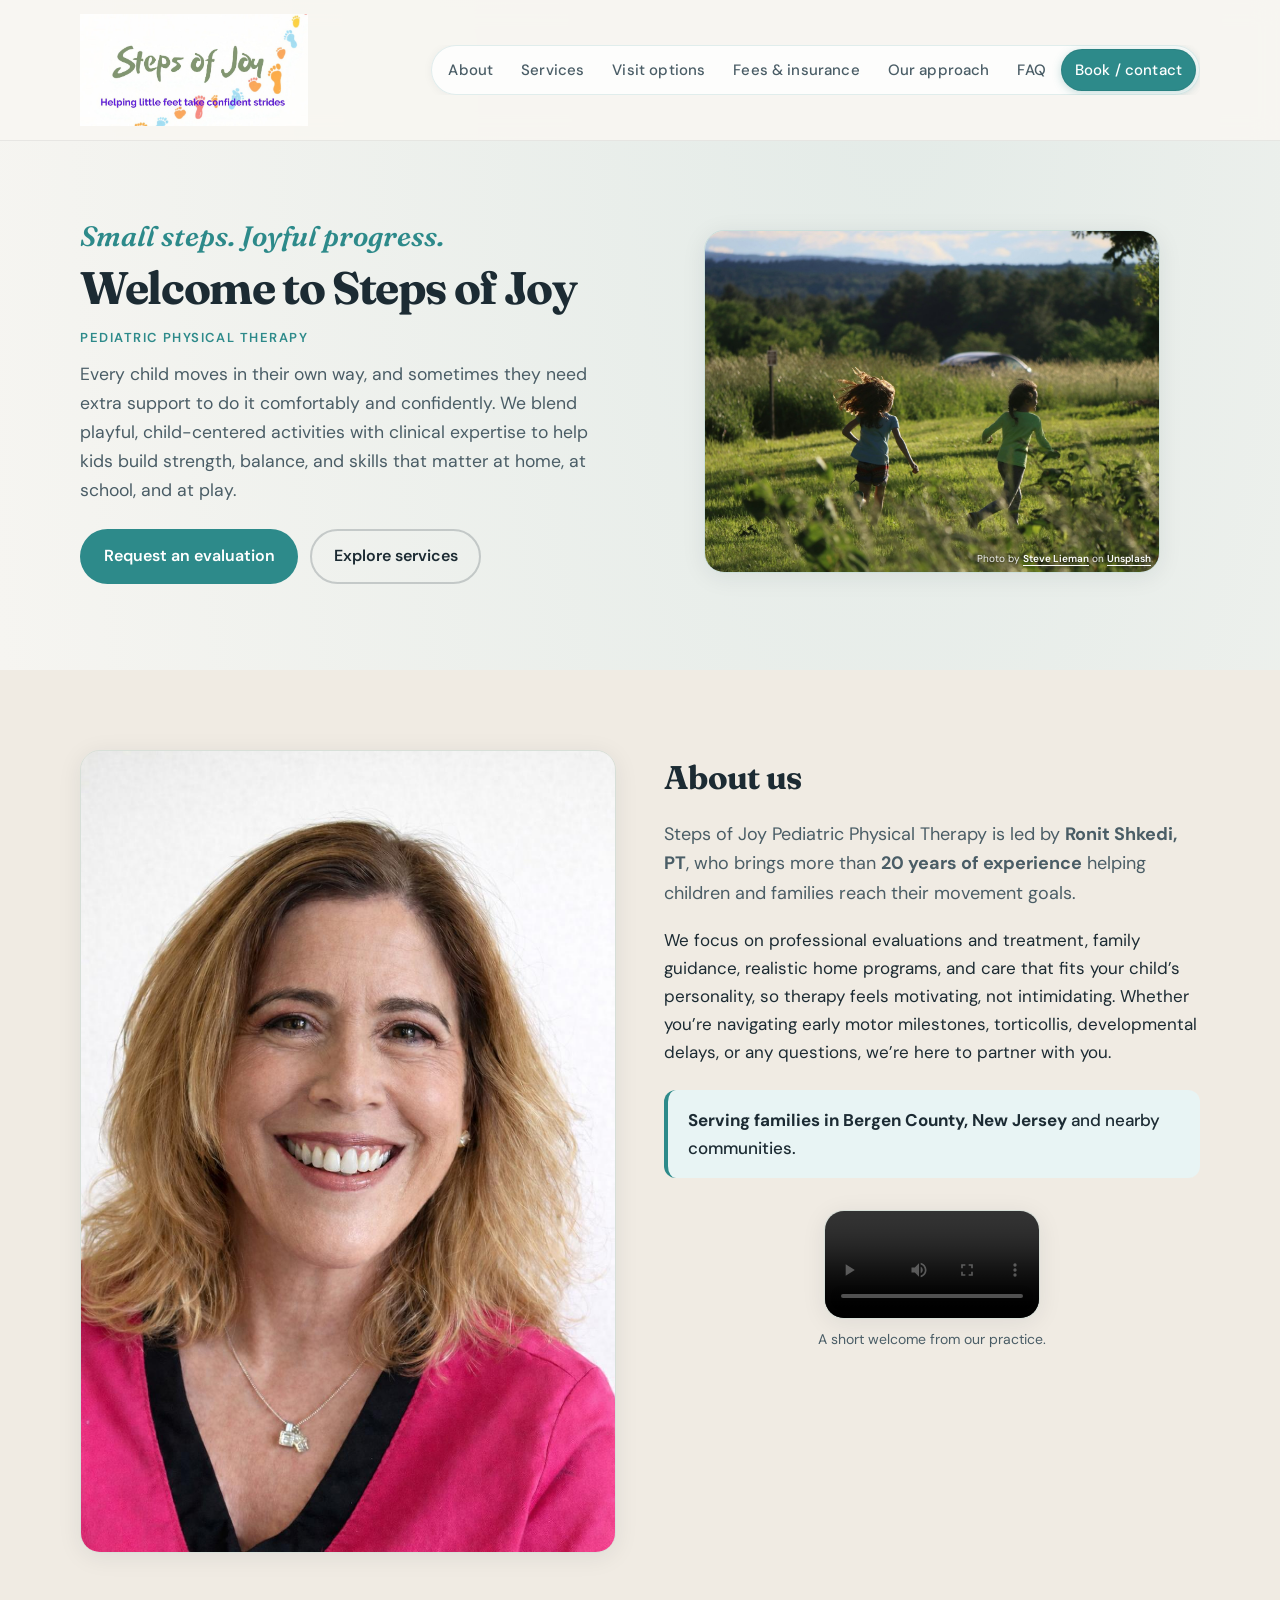
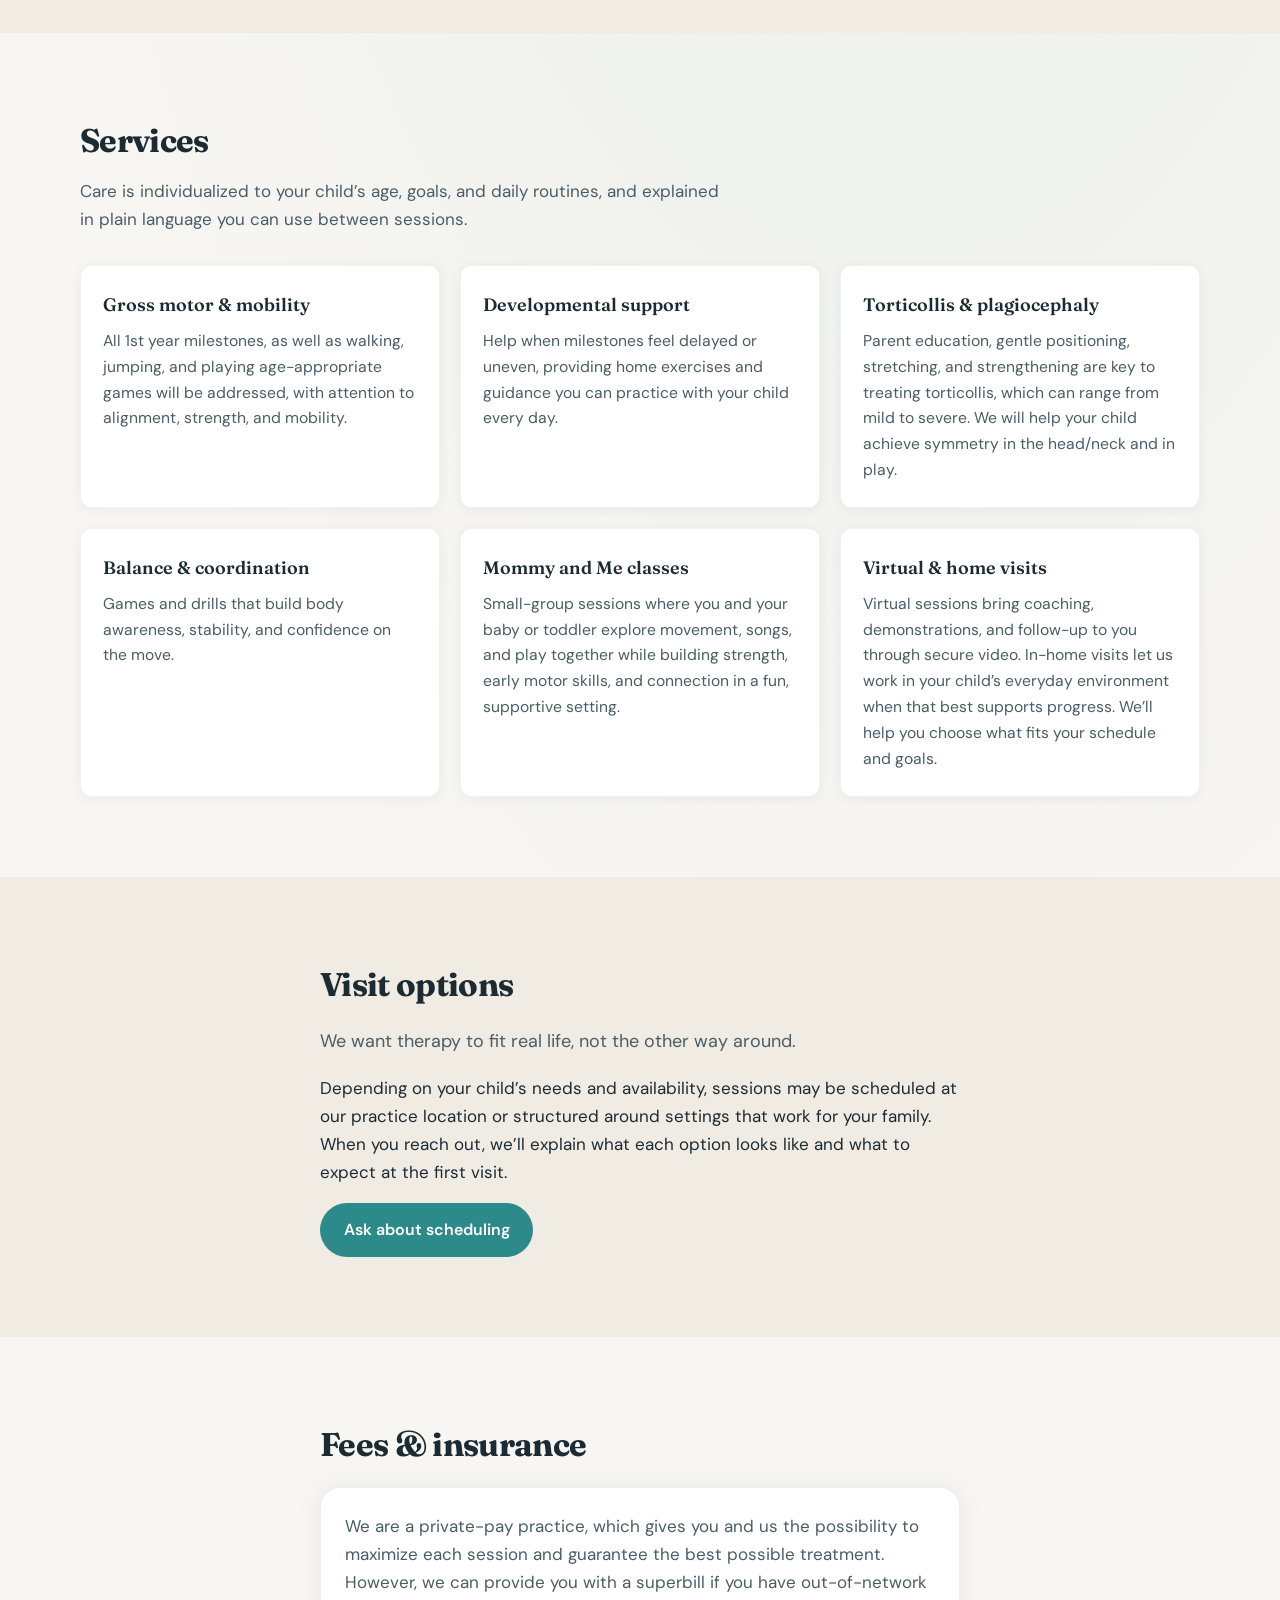
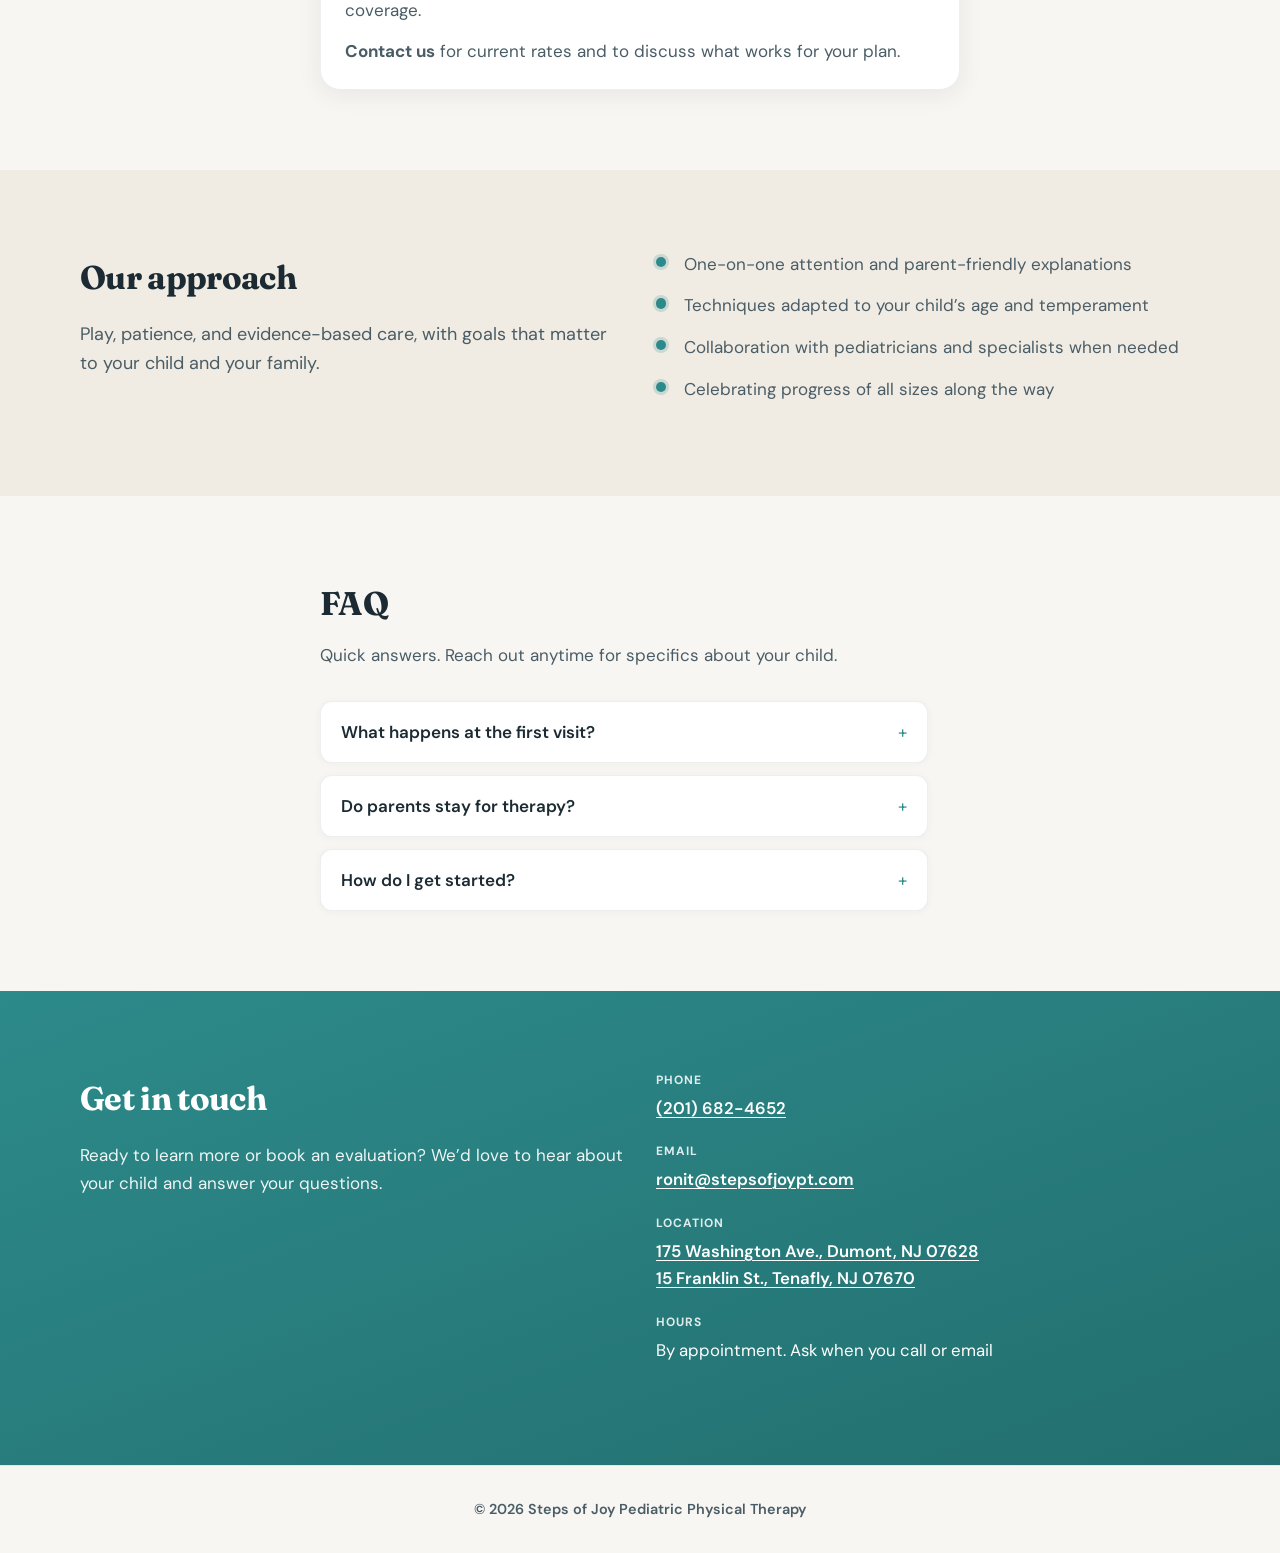
==== commit babbf977: "Fix About headshot path and asset; add welcome video; size video for portrait Made-with: Cursor" ====
--- a/index.html
+++ b/index.html
@@ -114,9 +114,9 @@
           <figure class="about-media">
             <img
               class="about-media-img"
-              src="images/headshot-about.jpg"
-              width="1200"
-              height="1600"
+              src="images/headshot-about.jpeg"
+              width="1024"
+              height="1536"
               alt="Ronit Shkedi, PT, Steps of Joy Pediatric Physical Therapy"
               decoding="async"
             />
@@ -141,6 +141,23 @@
               <strong>Serving families in Bergen County, New Jersey</strong> and
               nearby communities.
             </p>
+            <figure class="about-video">
+              <video
+                class="about-video-el"
+                controls
+                playsinline
+                preload="metadata"
+                width="1080"
+                height="1920"
+                aria-label="Welcome video introducing Steps of Joy Pediatric Physical Therapy"
+              >
+                <source src="videos/welcome.mp4" type="video/mp4" />
+                <a href="videos/welcome.mp4">Download the welcome video (MP4)</a>
+              </video>
+              <figcaption class="about-video-caption">
+                A short welcome from our practice.
+              </figcaption>
+            </figure>
           </div>
         </div>
       </section>
--- a/styles.css
+++ b/styles.css
@@ -606,6 +606,37 @@
   margin-bottom: 0;
 }
 
+.about-video {
+  margin: 2rem auto 0;
+  display: flex;
+  flex-direction: column;
+  align-items: center;
+  max-width: 100%;
+  line-height: 0;
+}
+
+.about-video-el {
+  display: block;
+  width: auto;
+  max-width: min(13.5rem, 64vw);
+  max-height: min(42vh, 22rem);
+  height: auto;
+  object-fit: contain;
+  border-radius: var(--radius-lg);
+  box-shadow: var(--shadow-soft);
+  border: 1px solid rgba(45, 138, 138, 0.12);
+  background: var(--color-bg-alt);
+}
+
+.about-video-caption {
+  margin: 0.65rem 0 0;
+  max-width: min(22rem, 90vw);
+  font-size: 0.875rem;
+  line-height: 1.45;
+  color: var(--color-ink-muted);
+  text-align: center;
+}
+
 /* Cards */
 .card-grid {
   display: grid;
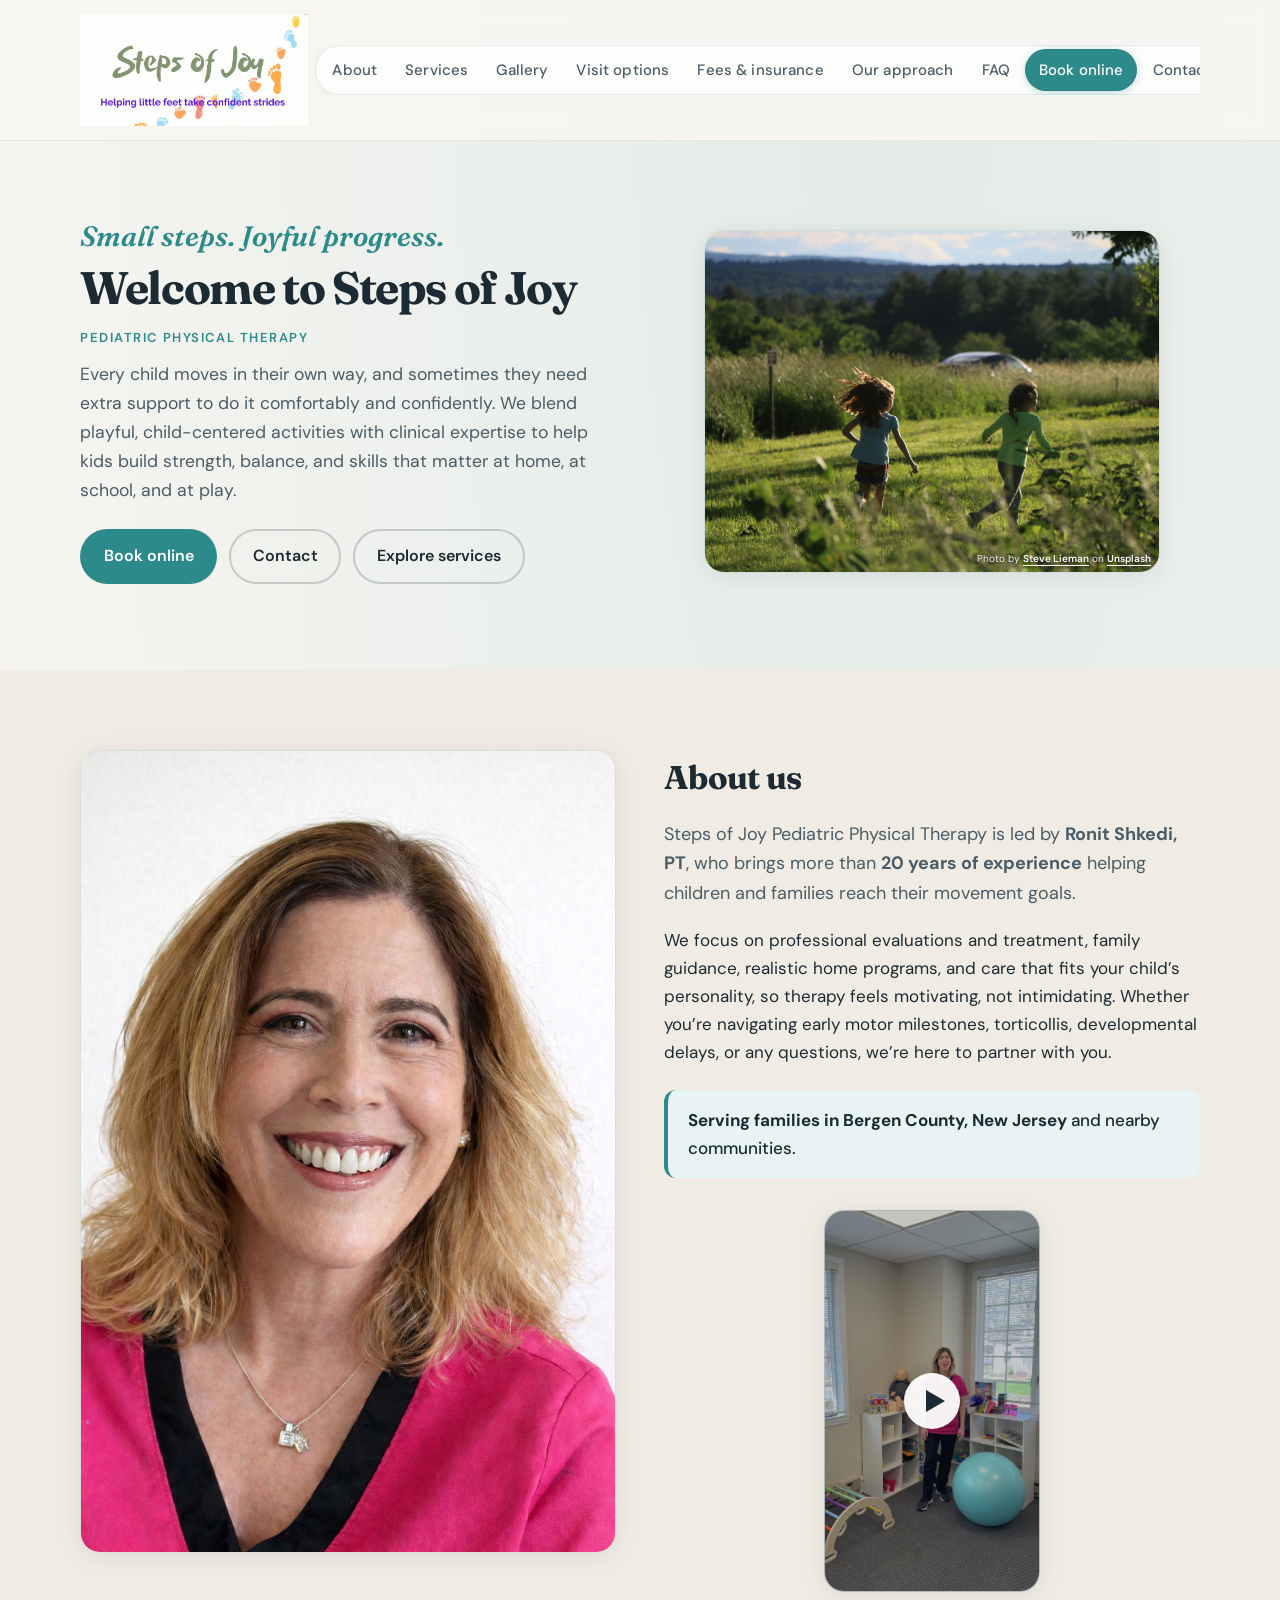
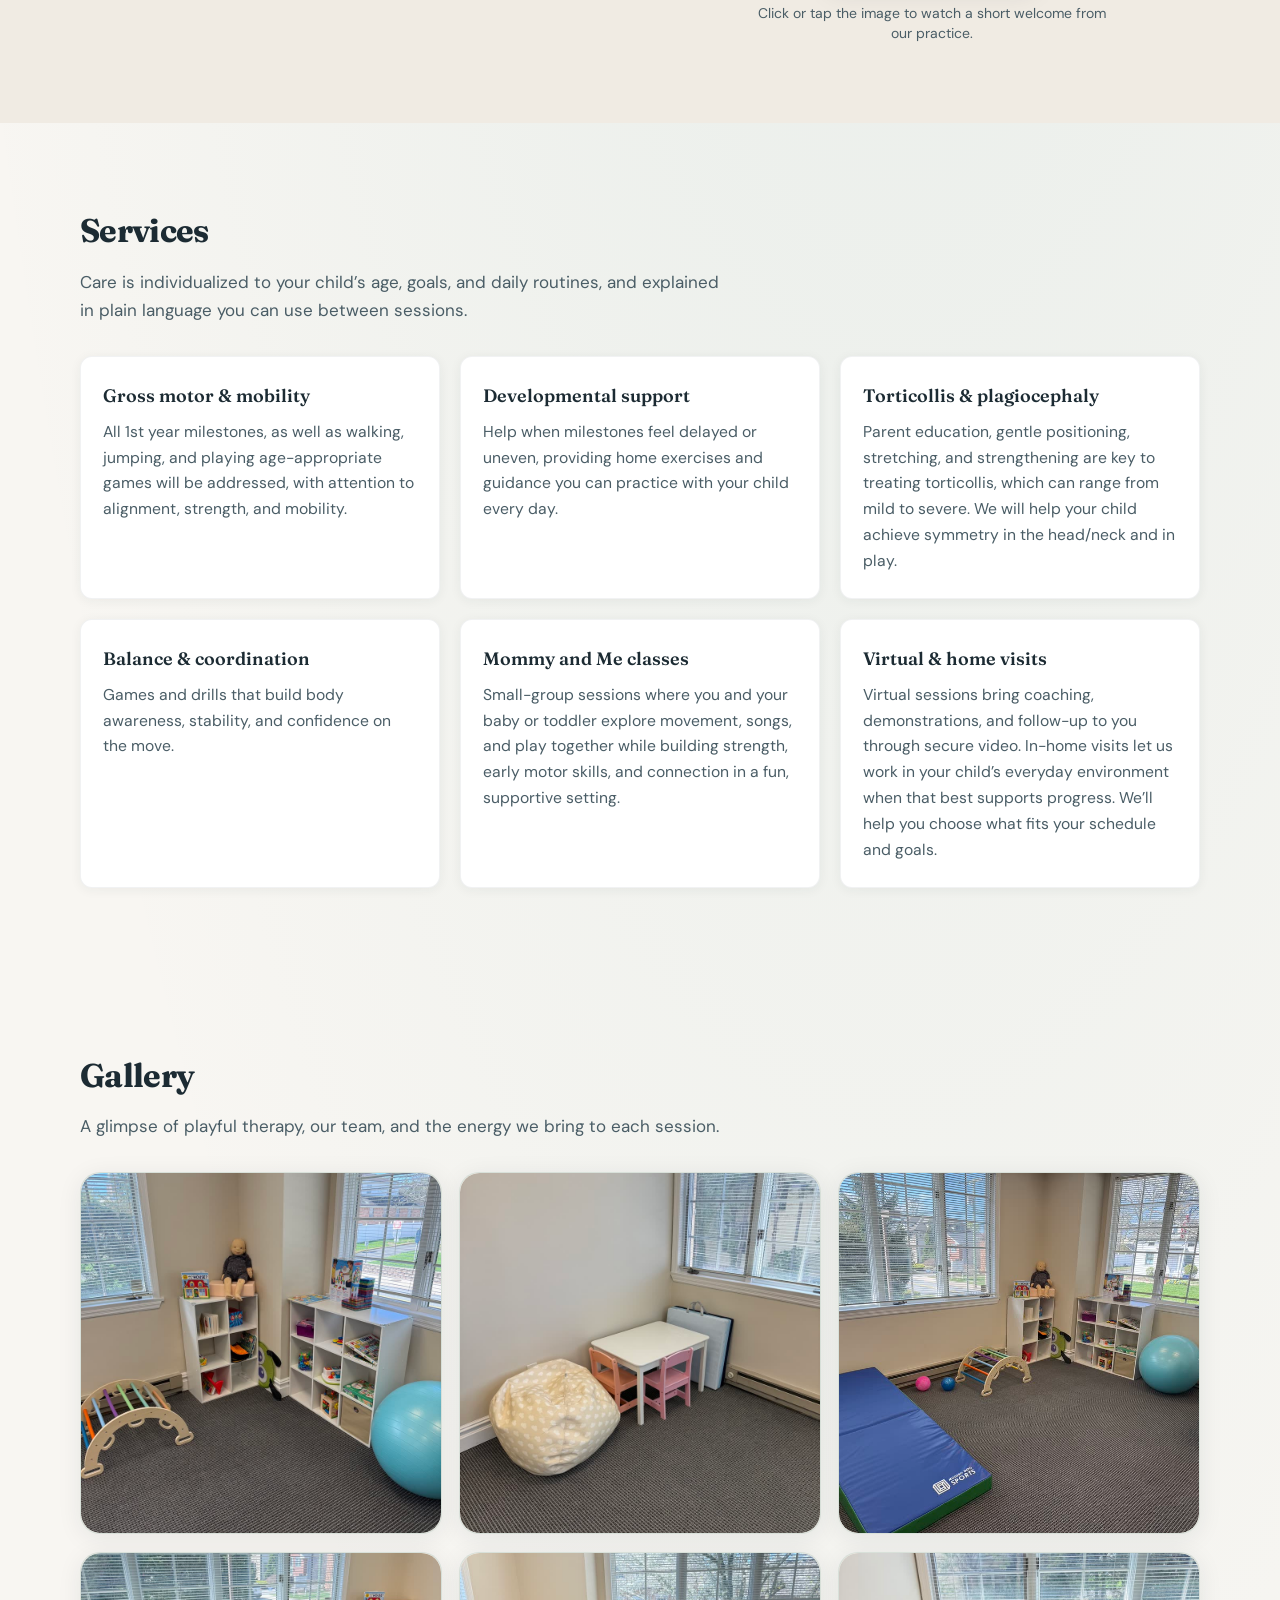
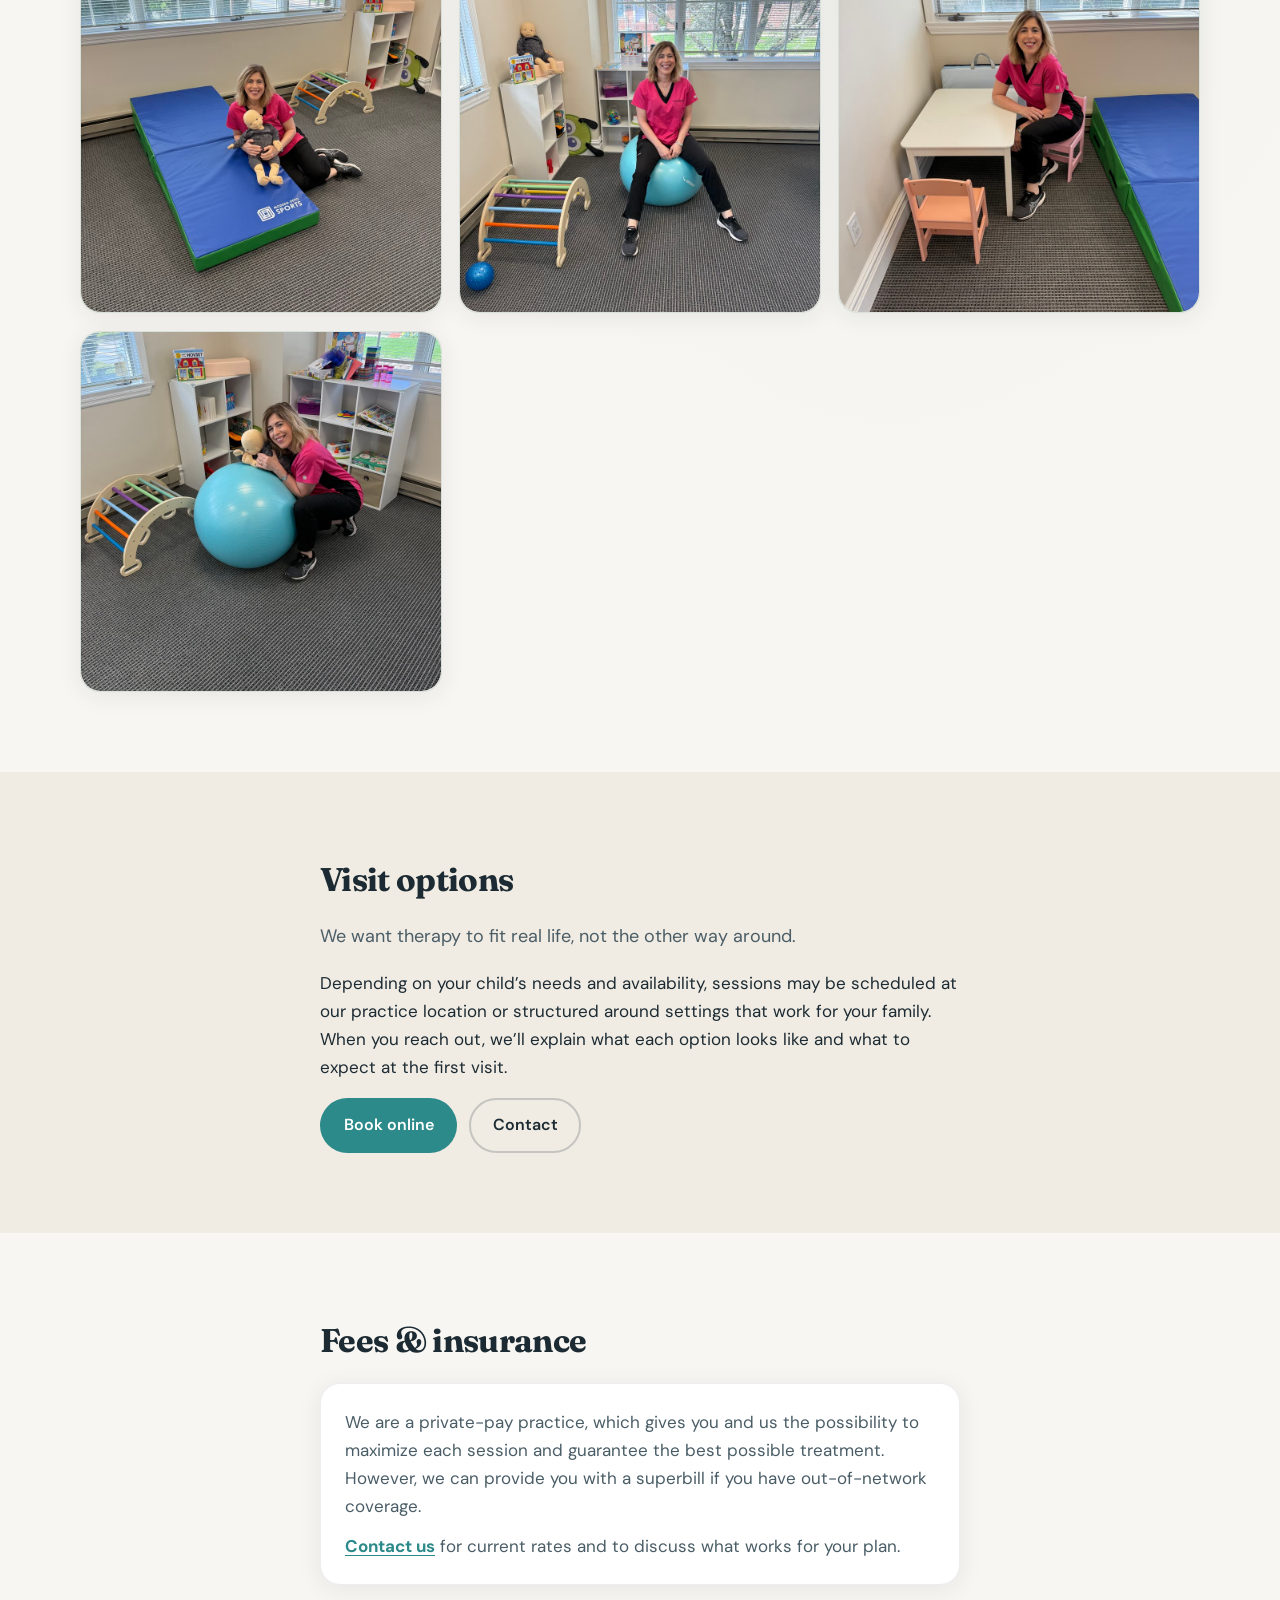
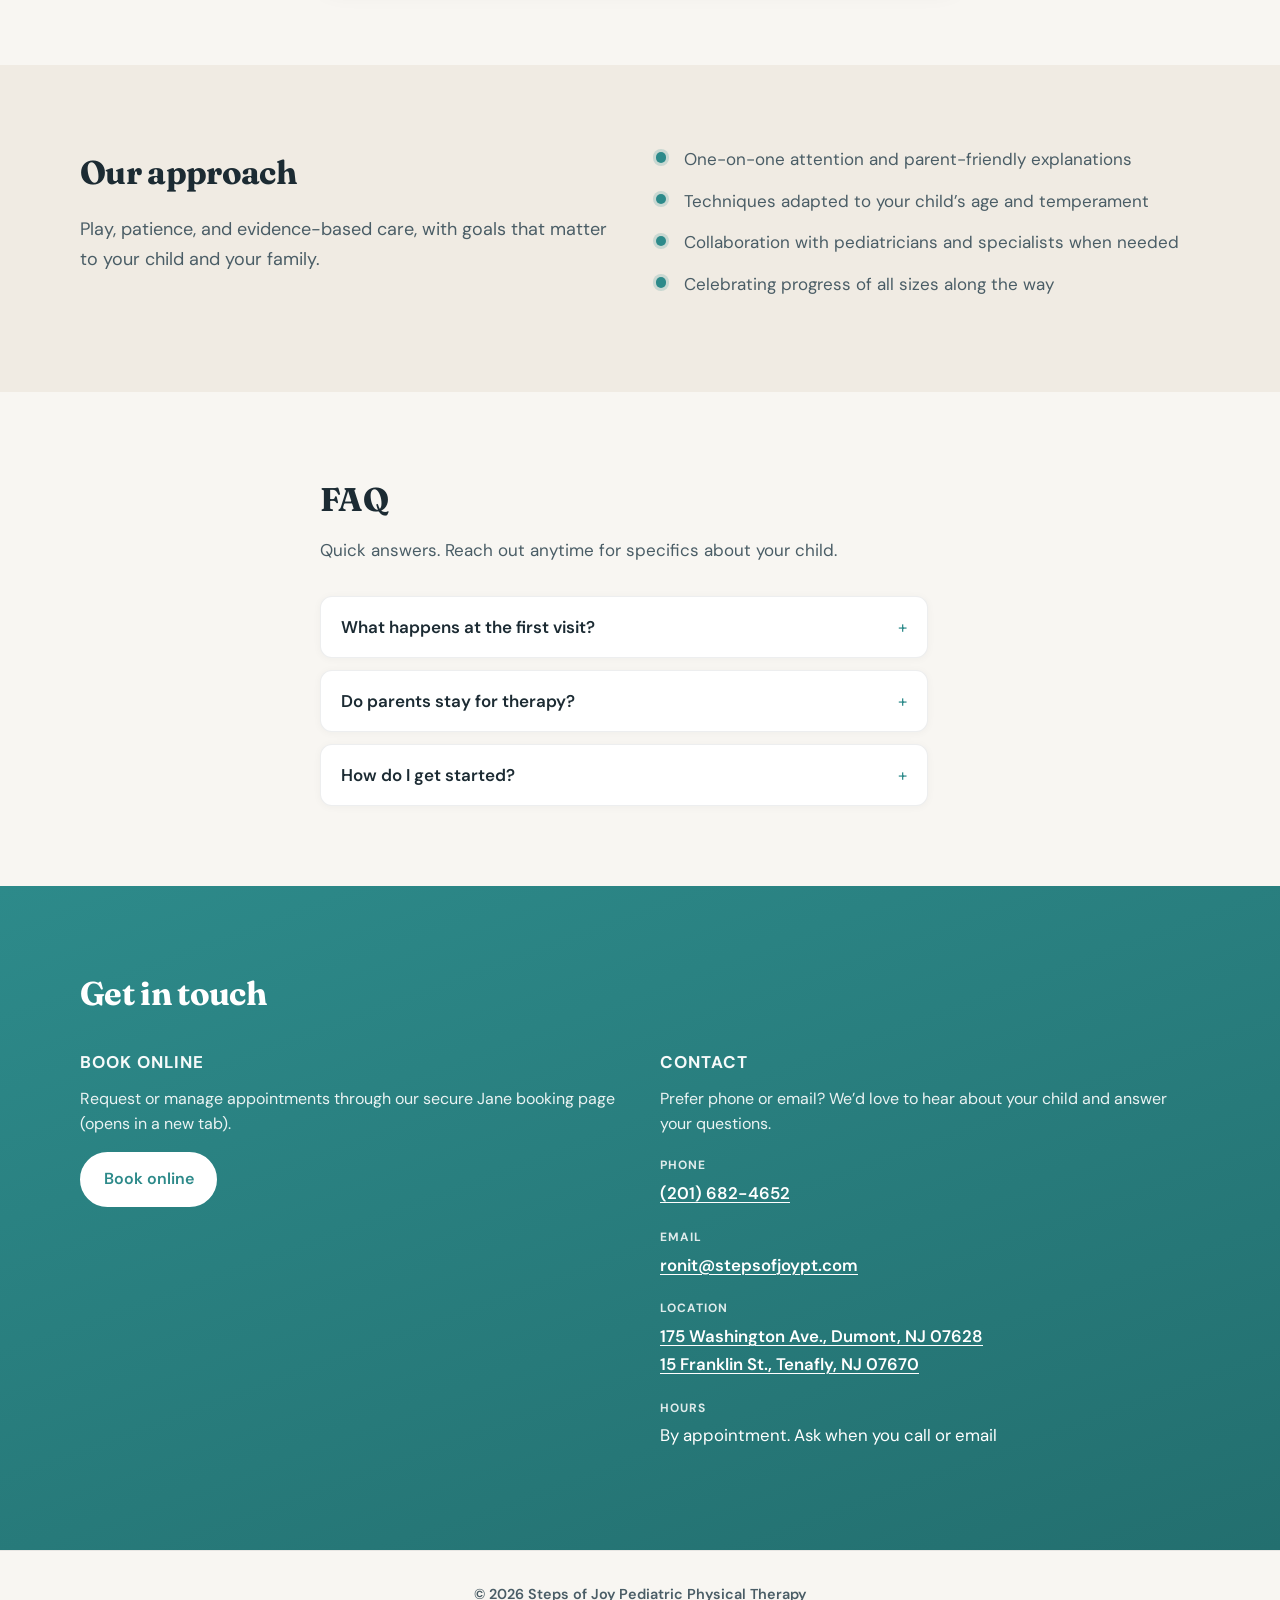
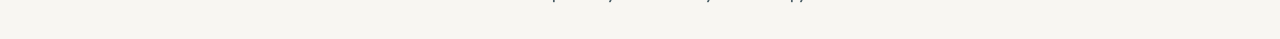
==== commit 44630d9c: "Add gallery with lightbox and thumbs; welcome video lightbox; Jane booking URL; assets Made-with: Cu" ====
--- a/index.html
+++ b/index.html
@@ -8,6 +8,7 @@
       content="Steps of Joy Pediatric Physical Therapy: pediatric PT in Bergen County, NJ with Ronit Shkedi, PT. Play-based, family-centered care."
     />
     <title>Steps of Joy Pediatric Physical Therapy</title>
+    <!-- Jane App online booking: https://stepsofjoypt.janeapp.com -->
     <link rel="preconnect" href="https://fonts.googleapis.com" />
     <link rel="preconnect" href="https://fonts.gstatic.com" crossorigin />
     <link
@@ -50,11 +51,21 @@
           <ul class="nav-links">
             <li><a href="#about">About</a></li>
             <li><a href="#services">Services</a></li>
+            <li><a href="#gallery">Gallery</a></li>
             <li><a href="#visit">Visit options</a></li>
             <li><a href="#fees">Fees &amp; insurance</a></li>
             <li><a href="#approach">Our approach</a></li>
             <li><a href="#faq">FAQ</a></li>
-            <li><a href="#contact" class="nav-cta">Book / contact</a></li>
+            <li>
+              <a
+                href="https://stepsofjoypt.janeapp.com"
+                class="nav-cta"
+                target="_blank"
+                rel="noopener noreferrer"
+                >Book online</a
+              >
+            </li>
+            <li><a href="#contact">Contact</a></li>
           </ul>
         </nav>
       </div>
@@ -75,7 +86,14 @@
               school, and at play.
             </p>
             <div class="hero-actions">
-              <a class="btn btn-primary" href="#contact">Request an evaluation</a>
+              <a
+                class="btn btn-primary"
+                href="https://stepsofjoypt.janeapp.com"
+                target="_blank"
+                rel="noopener noreferrer"
+                >Book online</a
+              >
+              <a class="btn btn-ghost" href="#contact">Contact</a>
               <a class="btn btn-ghost" href="#services">Explore services</a>
             </div>
           </div>
@@ -142,20 +160,45 @@
               nearby communities.
             </p>
             <figure class="about-video">
-              <video
-                class="about-video-el"
-                controls
-                playsinline
-                preload="metadata"
-                width="1080"
-                height="1920"
-                aria-label="Welcome video introducing Steps of Joy Pediatric Physical Therapy"
-              >
-                <source src="videos/welcome.mp4" type="video/mp4" />
-                <a href="videos/welcome.mp4">Download the welcome video (MP4)</a>
-              </video>
+              <button
+                type="button"
+                class="about-video-open"
+                id="welcome-video-open"
+                aria-haspopup="dialog"
+                aria-controls="welcome-video-dialog"
+                aria-label="Play welcome video"
+              >
+                <img
+                  class="about-video-poster"
+                  src="images/welcome-poster.jpg"
+                  width="1080"
+                  height="1920"
+                  alt=""
+                  decoding="async"
+                  loading="lazy"
+                  draggable="false"
+                />
+                <span class="about-video-play" aria-hidden="true">
+                  <svg
+                    class="about-video-play-icon"
+                    width="56"
+                    height="56"
+                    viewBox="0 0 56 56"
+                    fill="none"
+                    xmlns="http://www.w3.org/2000/svg"
+                    focusable="false"
+                  >
+                    <circle cx="28" cy="28" r="28" fill="#fff" fill-opacity="0.94" />
+                    <path
+                      d="M22 17L41 28L22 39V17Z"
+                      fill="currentColor"
+                      class="about-video-play-triangle"
+                    />
+                  </svg>
+                </span>
+              </button>
               <figcaption class="about-video-caption">
-                A short welcome from our practice.
+                Click or tap the image to watch a short welcome from our practice.
               </figcaption>
             </figure>
           </div>
@@ -222,6 +265,151 @@
         </div>
       </section>
 
+      <section id="gallery" class="section">
+        <div class="container">
+          <h2 class="section-title">Gallery</h2>
+          <p class="section-intro">
+            A glimpse of playful therapy, our team, and the energy we bring to
+            each session.
+          </p>
+          <ul class="gallery-grid" role="list">
+            <li>
+              <button
+                type="button"
+                class="gallery-thumb"
+                aria-label="Open larger: gallery photo 1 of 7"
+              >
+                <span class="gallery-thumb-inner">
+                  <img
+                    src="images/gallery/thumbs/gallery-01.jpeg"
+                    width="900"
+                    height="1200"
+                    data-full-src="images/gallery/gallery-01.jpeg"
+                    alt="Pediatric physical therapy at Steps of Joy — photo 1"
+                    loading="lazy"
+                    decoding="async"
+                  />
+                </span>
+              </button>
+            </li>
+            <li>
+              <button
+                type="button"
+                class="gallery-thumb"
+                aria-label="Open larger: gallery photo 2 of 7"
+              >
+                <span class="gallery-thumb-inner">
+                  <img
+                    src="images/gallery/thumbs/gallery-02.jpeg"
+                    width="900"
+                    height="1200"
+                    data-full-src="images/gallery/gallery-02.jpeg"
+                    alt="Pediatric physical therapy at Steps of Joy — photo 2"
+                    loading="lazy"
+                    decoding="async"
+                  />
+                </span>
+              </button>
+            </li>
+            <li>
+              <button
+                type="button"
+                class="gallery-thumb"
+                aria-label="Open larger: gallery photo 3 of 7"
+              >
+                <span class="gallery-thumb-inner">
+                  <img
+                    src="images/gallery/thumbs/gallery-03.jpeg"
+                    width="900"
+                    height="675"
+                    data-full-src="images/gallery/gallery-03.jpeg"
+                    alt="Pediatric physical therapy at Steps of Joy — photo 3"
+                    loading="lazy"
+                    decoding="async"
+                  />
+                </span>
+              </button>
+            </li>
+            <li>
+              <button
+                type="button"
+                class="gallery-thumb"
+                aria-label="Open larger: gallery photo 4 of 7"
+              >
+                <span class="gallery-thumb-inner">
+                  <img
+                    src="images/gallery/thumbs/gallery-04.jpeg"
+                    width="900"
+                    height="1200"
+                    data-full-src="images/gallery/gallery-04.jpeg"
+                    alt="Pediatric physical therapy at Steps of Joy — photo 4"
+                    loading="lazy"
+                    decoding="async"
+                  />
+                </span>
+              </button>
+            </li>
+            <li>
+              <button
+                type="button"
+                class="gallery-thumb"
+                aria-label="Open larger: gallery photo 5 of 7"
+              >
+                <span class="gallery-thumb-inner">
+                  <img
+                    src="images/gallery/thumbs/gallery-05.jpeg"
+                    width="900"
+                    height="1200"
+                    data-full-src="images/gallery/gallery-05.jpeg"
+                    alt="Pediatric physical therapy at Steps of Joy — photo 5"
+                    loading="lazy"
+                    decoding="async"
+                  />
+                </span>
+              </button>
+            </li>
+            <li>
+              <button
+                type="button"
+                class="gallery-thumb"
+                aria-label="Open larger: gallery photo 6 of 7"
+              >
+                <span class="gallery-thumb-inner">
+                  <img
+                    src="images/gallery/thumbs/gallery-06.jpeg"
+                    width="900"
+                    height="1200"
+                    data-full-src="images/gallery/gallery-06.jpeg"
+                    alt="Pediatric physical therapy at Steps of Joy — photo 6"
+                    loading="lazy"
+                    decoding="async"
+                  />
+                </span>
+              </button>
+            </li>
+            <li>
+              <button
+                type="button"
+                class="gallery-thumb"
+                aria-label="Open larger: gallery photo 7 of 7"
+              >
+                <span class="gallery-thumb-inner">
+                  <img
+                    src="images/gallery/thumbs/gallery-07.jpeg"
+                    width="900"
+                    height="1200"
+                    data-full-src="images/gallery/gallery-07.jpeg"
+                    alt="Pediatric physical therapy at Steps of Joy — photo 7"
+                    loading="lazy"
+                    decoding="async"
+                  />
+                </span>
+              </button>
+            </li>
+          </ul>
+        </div>
+      </section>
+
       <section id="visit" class="section section-alt">
         <div class="container narrow">
           <h2 class="section-title">Visit options</h2>
@@ -234,9 +422,16 @@
             that work for your family. When you reach out, we’ll explain what
             each option looks like and what to expect at the first visit.
           </p>
-          <p>
-            <a class="btn btn-primary" href="#contact">Ask about scheduling</a>
-          </p>
+          <div class="action-row">
+            <a
+              class="btn btn-primary"
+              href="https://stepsofjoypt.janeapp.com"
+              target="_blank"
+              rel="noopener noreferrer"
+              >Book online</a
+            >
+            <a class="btn btn-ghost" href="#contact">Contact</a>
+          </div>
         </div>
       </section>
 
@@ -251,8 +446,8 @@
               coverage.
             </p>
             <p>
-              <strong>Contact us</strong> for current rates and to discuss what works
-              for your plan.
+              <strong><a href="#contact" class="fees-contact-link">Contact us</a></strong>
+              for current rates and to discuss what works for your plan.
             </p>
           </div>
         </div>
@@ -310,45 +505,62 @@
       </section>
 
       <section id="contact" class="section section-cta">
-        <div class="container contact-box">
-          <div class="contact-copy">
-            <h2 class="section-title">Get in touch</h2>
-            <p>
-              Ready to learn more or book an evaluation? We’d love to hear
-              about your child and answer your questions.
-            </p>
+        <div class="container">
+          <h2 class="section-title">Get in touch</h2>
+          <div class="contact-box">
+            <div class="contact-book" id="book-online">
+              <h3 class="contact-block-title">Book online</h3>
+              <p class="contact-block-lead">
+                Request or manage appointments through our secure Jane booking
+                page (opens in a new tab).
+              </p>
+              <a
+                class="btn btn-on-cta"
+                href="https://stepsofjoypt.janeapp.com"
+                target="_blank"
+                rel="noopener noreferrer"
+                >Book online</a
+              >
+            </div>
+            <div class="contact-direct">
+              <h3 class="contact-block-title">Contact</h3>
+              <p class="contact-block-lead">
+                Prefer phone or email? We’d love to hear about your child and
+                answer your questions.
+              </p>
+              <dl class="contact-details">
+                <div>
+                  <dt>Phone</dt>
+                  <dd><a href="tel:+12016824652">(201) 682-4652</a></dd>
+                </div>
+                <div>
+                  <dt>Email</dt>
+                  <dd>
+                    <a href="mailto:ronit@stepsofjoypt.com">ronit@stepsofjoypt.com</a>
+                  </dd>
+                </div>
+                <div>
+                  <dt>Location</dt>
+                  <dd>
+                    <a
+                      href="https://www.google.com/maps/search/?api=1&amp;query=175%20Washington%20Ave%2C%20Dumont%2C%20NJ%2007628"
+                      target="_blank"
+                      rel="noopener noreferrer"
+                      >175 Washington Ave., Dumont, NJ 07628</a><br />
+                    <a
+                      href="https://www.google.com/maps/search/?api=1&amp;query=15%20Franklin%20St%2C%20Tenafly%2C%20NJ%2007670"
+                      target="_blank"
+                      rel="noopener noreferrer"
+                      >15 Franklin St., Tenafly, NJ 07670</a>
+                  </dd>
+                </div>
+                <div>
+                  <dt>Hours</dt>
+                  <dd>By appointment. Ask when you call or email</dd>
+                </div>
+              </dl>
+            </div>
           </div>
-          <dl class="contact-details">
-            <div>
-              <dt>Phone</dt>
-              <dd><a href="tel:+12016824652">(201) 682-4652</a></dd>
-            </div>
-            <div>
-              <dt>Email</dt>
-              <dd>
-                <a href="mailto:ronit@stepsofjoypt.com">ronit@stepsofjoypt.com</a>
-              </dd>
-            </div>
-            <div>
-              <dt>Location</dt>
-              <dd>
-                <a
-                  href="https://www.google.com/maps/search/?api=1&amp;query=175%20Washington%20Ave%2C%20Dumont%2C%20NJ%2007628"
-                  target="_blank"
-                  rel="noopener noreferrer"
-                  >175 Washington Ave., Dumont, NJ 07628</a><br />
-                <a
-                  href="https://www.google.com/maps/search/?api=1&amp;query=15%20Franklin%20St%2C%20Tenafly%2C%20NJ%2007670"
-                  target="_blank"
-                  rel="noopener noreferrer"
-                  >15 Franklin St., Tenafly, NJ 07670</a>
-              </dd>
-            </div>
-            <div>
-              <dt>Hours</dt>
-              <dd>By appointment. Ask when you call or email</dd>
-            </div>
-          </dl>
         </div>
       </section>
     </main>
@@ -361,6 +573,87 @@
       </div>
     </footer>
 
+    <div
+      id="welcome-video-dialog"
+      class="video-lightbox"
+      role="dialog"
+      aria-modal="true"
+      aria-label="Welcome video"
+      hidden
+    >
+      <div class="video-lightbox-backdrop" tabindex="-1"></div>
+      <div class="video-lightbox-panel">
+        <button
+          type="button"
+          class="video-lightbox-close"
+          aria-label="Close video"
+        >
+          <span aria-hidden="true">&times;</span>
+        </button>
+        <video
+          id="welcome-video-player"
+          class="video-lightbox-video"
+          controls
+          playsinline
+          preload="metadata"
+          poster="images/welcome-poster.jpg"
+          width="1080"
+          height="1920"
+          src="videos/welcome.mp4"
+        >
+          <a href="videos/welcome.mp4">Download the welcome video (MP4)</a>
+        </video>
+      </div>
+    </div>
+
+    <div
+      id="gallery-lightbox"
+      class="gallery-lightbox"
+      role="dialog"
+      aria-modal="true"
+      aria-label="Enlarged gallery photo"
+      hidden
+    >
+      <div class="gallery-lightbox-backdrop" tabindex="-1"></div>
+      <div class="gallery-lightbox-frame">
+        <button
+          type="button"
+          class="gallery-lightbox-close"
+          aria-label="Close gallery"
+        >
+          <span aria-hidden="true">&times;</span>
+        </button>
+        <button
+          type="button"
+          class="gallery-nav gallery-nav-prev"
+          aria-label="Previous image"
+        >
+          <span aria-hidden="true">&lsaquo;</span>
+        </button>
+        <button
+          type="button"
+          class="gallery-nav gallery-nav-next"
+          aria-label="Next image"
+        >
+          <span aria-hidden="true">&rsaquo;</span>
+        </button>
+        <figure class="gallery-lightbox-figure">
+          <img
+            id="gallery-lightbox-img"
+            class="gallery-lightbox-img"
+            src="images/gallery/thumbs/gallery-01.jpeg"
+            width="900"
+            height="1200"
+            alt=""
+          />
+          <figcaption
+            id="gallery-lightbox-caption"
+            class="gallery-lightbox-caption"
+          ></figcaption>
+        </figure>
+      </div>
+    </div>
+
     <script src="main.js" defer></script>
   </body>
 </html>
--- a/styles.css
+++ b/styles.css
@@ -468,6 +468,29 @@
   color: var(--color-accent);
 }
 
+.btn-on-cta {
+  background: #fff;
+  color: var(--color-accent);
+  border-color: #fff;
+}
+
+.btn-on-cta:hover {
+  background: #f0faf9;
+  color: var(--color-accent-hover);
+  border-color: #f0faf9;
+}
+
+.btn-on-cta:focus-visible {
+  outline: 2px solid #fff;
+  outline-offset: 3px;
+}
+
+.action-row {
+  display: flex;
+  flex-wrap: wrap;
+  gap: 0.75rem;
+}
+
 .hero-media {
   position: relative;
   border-radius: var(--radius-lg);
@@ -534,6 +557,18 @@
 
 .narrow p:last-child {
   margin-bottom: 0;
+}
+
+.fees-contact-link {
+  color: var(--color-accent);
+  text-decoration: underline;
+  text-decoration-thickness: 0.08em;
+  text-underline-offset: 0.15em;
+  font-weight: 700;
+}
+
+.fees-contact-link:hover {
+  color: var(--color-accent-hover);
 }
 
 .area-callout {
@@ -615,17 +650,55 @@
   line-height: 0;
 }
 
-.about-video-el {
+.about-video-open {
+  position: relative;
   display: block;
-  width: auto;
-  max-width: min(13.5rem, 64vw);
-  max-height: min(42vh, 22rem);
-  height: auto;
-  object-fit: contain;
+  padding: 0;
+  margin: 0;
+  border: none;
+  cursor: pointer;
+  background: transparent;
   border-radius: var(--radius-lg);
   box-shadow: var(--shadow-soft);
+  max-width: min(13.5rem, 64vw);
+  color: var(--color-ink);
+  touch-action: manipulation;
+  -webkit-tap-highlight-color: transparent;
+}
+
+.about-video-open:focus-visible {
+  outline: 2px solid var(--color-accent);
+  outline-offset: 3px;
+}
+
+.about-video-poster {
+  display: block;
+  width: 100%;
+  height: auto;
+  vertical-align: bottom;
+  border-radius: var(--radius-lg);
   border: 1px solid rgba(45, 138, 138, 0.12);
-  background: var(--color-bg-alt);
+}
+
+.about-video-play {
+  position: absolute;
+  inset: 0;
+  display: flex;
+  align-items: center;
+  justify-content: center;
+  border-radius: var(--radius-lg);
+  background: rgba(28, 43, 51, 0.22);
+  transition: background 0.15s ease;
+}
+
+.about-video-open:hover .about-video-play,
+.about-video-open:focus-visible .about-video-play {
+  background: rgba(28, 43, 51, 0.34);
+}
+
+.about-video-play-icon {
+  display: block;
+  filter: drop-shadow(0 2px 8px rgba(0, 0, 0, 0.2));
 }
 
 .about-video-caption {
@@ -635,6 +708,81 @@
   line-height: 1.45;
   color: var(--color-ink-muted);
   text-align: center;
+}
+
+/* Welcome video lightbox */
+.video-lightbox {
+  position: fixed;
+  inset: 0;
+  z-index: 2000;
+  display: flex;
+  align-items: center;
+  justify-content: center;
+  padding: 1rem;
+  box-sizing: border-box;
+}
+
+.video-lightbox[hidden] {
+  display: none;
+}
+
+.video-lightbox-backdrop {
+  position: absolute;
+  inset: 0;
+  background: rgba(28, 43, 51, 0.78);
+  cursor: pointer;
+}
+
+.video-lightbox-panel {
+  position: relative;
+  z-index: 1;
+  display: flex;
+  flex-direction: column;
+  align-items: flex-end;
+  gap: 0.5rem;
+  max-width: min(30rem, 92vw);
+  max-height: 92vh;
+}
+
+.video-lightbox-close {
+  flex-shrink: 0;
+  display: flex;
+  align-items: center;
+  justify-content: center;
+  width: 2.5rem;
+  height: 2.5rem;
+  margin: 0;
+  padding: 0;
+  border: none;
+  border-radius: 999px;
+  font-size: 1.75rem;
+  line-height: 1;
+  color: #fff;
+  background: rgba(255, 255, 255, 0.18);
+  cursor: pointer;
+  transition: background 0.15s ease;
+}
+
+.video-lightbox-close:hover,
+.video-lightbox-close:focus-visible {
+  background: rgba(255, 255, 255, 0.3);
+}
+
+.video-lightbox-close:focus-visible {
+  outline: 2px solid #fff;
+  outline-offset: 2px;
+}
+
+.video-lightbox-video {
+  display: block;
+  width: auto;
+  max-width: 100%;
+  max-height: min(85vh, 52rem);
+  height: auto;
+  object-fit: contain;
+  border-radius: var(--radius-lg);
+  background: var(--color-ink);
+  box-shadow: 0 12px 48px rgba(0, 0, 0, 0.35);
 }
 
 /* Cards */
@@ -792,9 +940,8 @@
   color: #fff;
 }
 
-.section-cta .contact-copy p {
-  color: rgba(255, 255, 255, 0.92);
-  margin: 0 0 0.5rem;
+.section-cta > .container > .section-title {
+  margin-bottom: 1.75rem;
 }
 
 .section-cta a {
@@ -806,9 +953,18 @@
   color: #e0f7f7;
 }
 
+.section-cta .btn-on-cta {
+  color: var(--color-accent);
+  font-weight: 600;
+}
+
+.section-cta .btn-on-cta:hover {
+  color: var(--color-accent-hover);
+}
+
 .contact-box {
   display: grid;
-  gap: 2rem;
+  gap: 2rem 2.5rem;
 }
 
 @media (min-width: 768px) {
@@ -816,6 +972,32 @@
     grid-template-columns: 1fr 1fr;
     align-items: start;
   }
+}
+
+.contact-block-title {
+  font-family: var(--font-sans);
+  font-size: 1.0625rem;
+  font-weight: 700;
+  letter-spacing: 0.06em;
+  text-transform: uppercase;
+  margin: 0 0 0.65rem;
+  color: rgba(255, 255, 255, 0.96);
+}
+
+.contact-block-lead {
+  font-size: 1rem;
+  line-height: 1.55;
+  color: rgba(255, 255, 255, 0.9);
+  margin: 0 0 1.25rem;
+  max-width: 34rem;
+}
+
+.contact-book .contact-block-lead {
+  margin-bottom: 1rem;
+}
+
+#book-online {
+  scroll-margin-top: calc(var(--header-h) + 0.75rem);
 }
 
 .contact-details {
@@ -840,6 +1022,224 @@
   font-size: 1.05rem;
 }
 
+/* Photo gallery */
+.gallery-grid {
+  list-style: none;
+  margin: 0;
+  padding: 0;
+  display: grid;
+  gap: 0.85rem;
+  grid-template-columns: repeat(auto-fill, minmax(148px, 1fr));
+}
+
+@media (min-width: 640px) {
+  .gallery-grid {
+    gap: 1.1rem;
+    grid-template-columns: repeat(3, 1fr);
+  }
+}
+
+.gallery-thumb {
+  display: block;
+  width: 100%;
+  padding: 0;
+  margin: 0;
+  border: none;
+  cursor: zoom-in;
+  border-radius: var(--radius-lg);
+  overflow: hidden;
+  box-shadow: var(--shadow-soft);
+  border: 1px solid rgba(45, 138, 138, 0.12);
+  background: var(--color-bg-alt);
+  aspect-ratio: 1;
+  position: relative;
+  appearance: none;
+  -webkit-appearance: none;
+  color: inherit;
+}
+
+.gallery-thumb-inner {
+  display: block;
+  width: 100%;
+  height: 100%;
+  overflow: hidden;
+  border-radius: inherit;
+  line-height: 0;
+}
+
+.gallery-thumb img {
+  width: 100%;
+  height: 100%;
+  object-fit: cover;
+  object-position: center;
+  display: block;
+  transition: transform 0.28s ease;
+  pointer-events: none;
+}
+
+.gallery-thumb:hover .gallery-thumb-inner img,
+.gallery-thumb:focus-visible .gallery-thumb-inner img {
+  transform: scale(1.05);
+}
+
+.gallery-thumb:focus-visible {
+  outline: 2px solid var(--color-accent);
+  outline-offset: 3px;
+}
+
+.gallery-lightbox {
+  position: fixed;
+  inset: 0;
+  z-index: 2100;
+  display: flex;
+  align-items: center;
+  justify-content: center;
+  padding: 1rem;
+  padding-top: 3rem;
+  box-sizing: border-box;
+}
+
+.gallery-lightbox[hidden] {
+  display: none;
+}
+
+.gallery-lightbox-backdrop {
+  position: absolute;
+  inset: 0;
+  background: rgba(28, 43, 51, 0.9);
+  cursor: pointer;
+}
+
+.gallery-lightbox-frame {
+  position: relative;
+  z-index: 1;
+  width: 100%;
+  max-width: min(92vw, 56rem);
+  display: flex;
+  flex-direction: column;
+  align-items: center;
+}
+
+.gallery-lightbox-close {
+  position: absolute;
+  top: -2.65rem;
+  right: 0;
+  display: flex;
+  align-items: center;
+  justify-content: center;
+  width: 2.5rem;
+  height: 2.5rem;
+  margin: 0;
+  padding: 0;
+  border: none;
+  border-radius: 999px;
+  font-size: 1.75rem;
+  line-height: 1;
+  color: #fff;
+  background: rgba(255, 255, 255, 0.2);
+  cursor: pointer;
+  transition: background 0.15s ease;
+}
+
+.gallery-lightbox-close:hover,
+.gallery-lightbox-close:focus-visible {
+  background: rgba(255, 255, 255, 0.32);
+}
+
+.gallery-lightbox-close:focus-visible {
+  outline: 2px solid #fff;
+  outline-offset: 2px;
+}
+
+.gallery-nav {
+  position: absolute;
+  top: 50%;
+  transform: translateY(-50%);
+  z-index: 2;
+  width: 2.65rem;
+  height: 2.65rem;
+  margin: 0;
+  padding: 0;
+  border: none;
+  border-radius: 999px;
+  background: rgba(255, 255, 255, 0.22);
+  color: #fff;
+  font-size: 1.85rem;
+  line-height: 1;
+  cursor: pointer;
+  display: flex;
+  align-items: center;
+  justify-content: center;
+  transition: background 0.15s ease;
+}
+
+.gallery-nav:hover,
+.gallery-nav:focus-visible {
+  background: rgba(255, 255, 255, 0.36);
+}
+
+.gallery-nav:focus-visible {
+  outline: 2px solid #fff;
+  outline-offset: 2px;
+}
+
+.gallery-nav-prev {
+  left: 0.25rem;
+}
+
+.gallery-nav-next {
+  right: 0.25rem;
+}
+
+.gallery-lightbox-figure {
+  margin: 0;
+  width: 100%;
+  display: flex;
+  flex-direction: column;
+  align-items: center;
+}
+
+.gallery-lightbox-img {
+  display: block;
+  max-width: 100%;
+  max-height: min(82vh, 880px);
+  width: auto;
+  height: auto;
+  object-fit: contain;
+  border-radius: var(--radius-lg);
+  box-shadow: 0 12px 48px rgba(0, 0, 0, 0.45);
+}
+
+.gallery-lightbox-caption {
+  margin: 0.75rem 0 0;
+  padding: 0 0.5rem;
+  font-size: 0.95rem;
+  line-height: 1.45;
+  color: rgba(255, 255, 255, 0.92);
+  text-align: center;
+  max-width: 40rem;
+}
+
+.gallery-lightbox-caption:empty {
+  display: none;
+}
+
+@media (max-width: 520px) {
+  .gallery-nav {
+    width: 2.35rem;
+    height: 2.35rem;
+    font-size: 1.5rem;
+  }
+
+  .gallery-nav-prev {
+    left: 0.1rem;
+  }
+
+  .gallery-nav-next {
+    right: 0.1rem;
+  }
+}
+
 /* Footer */
 .site-footer {
   padding: 2rem 0;
